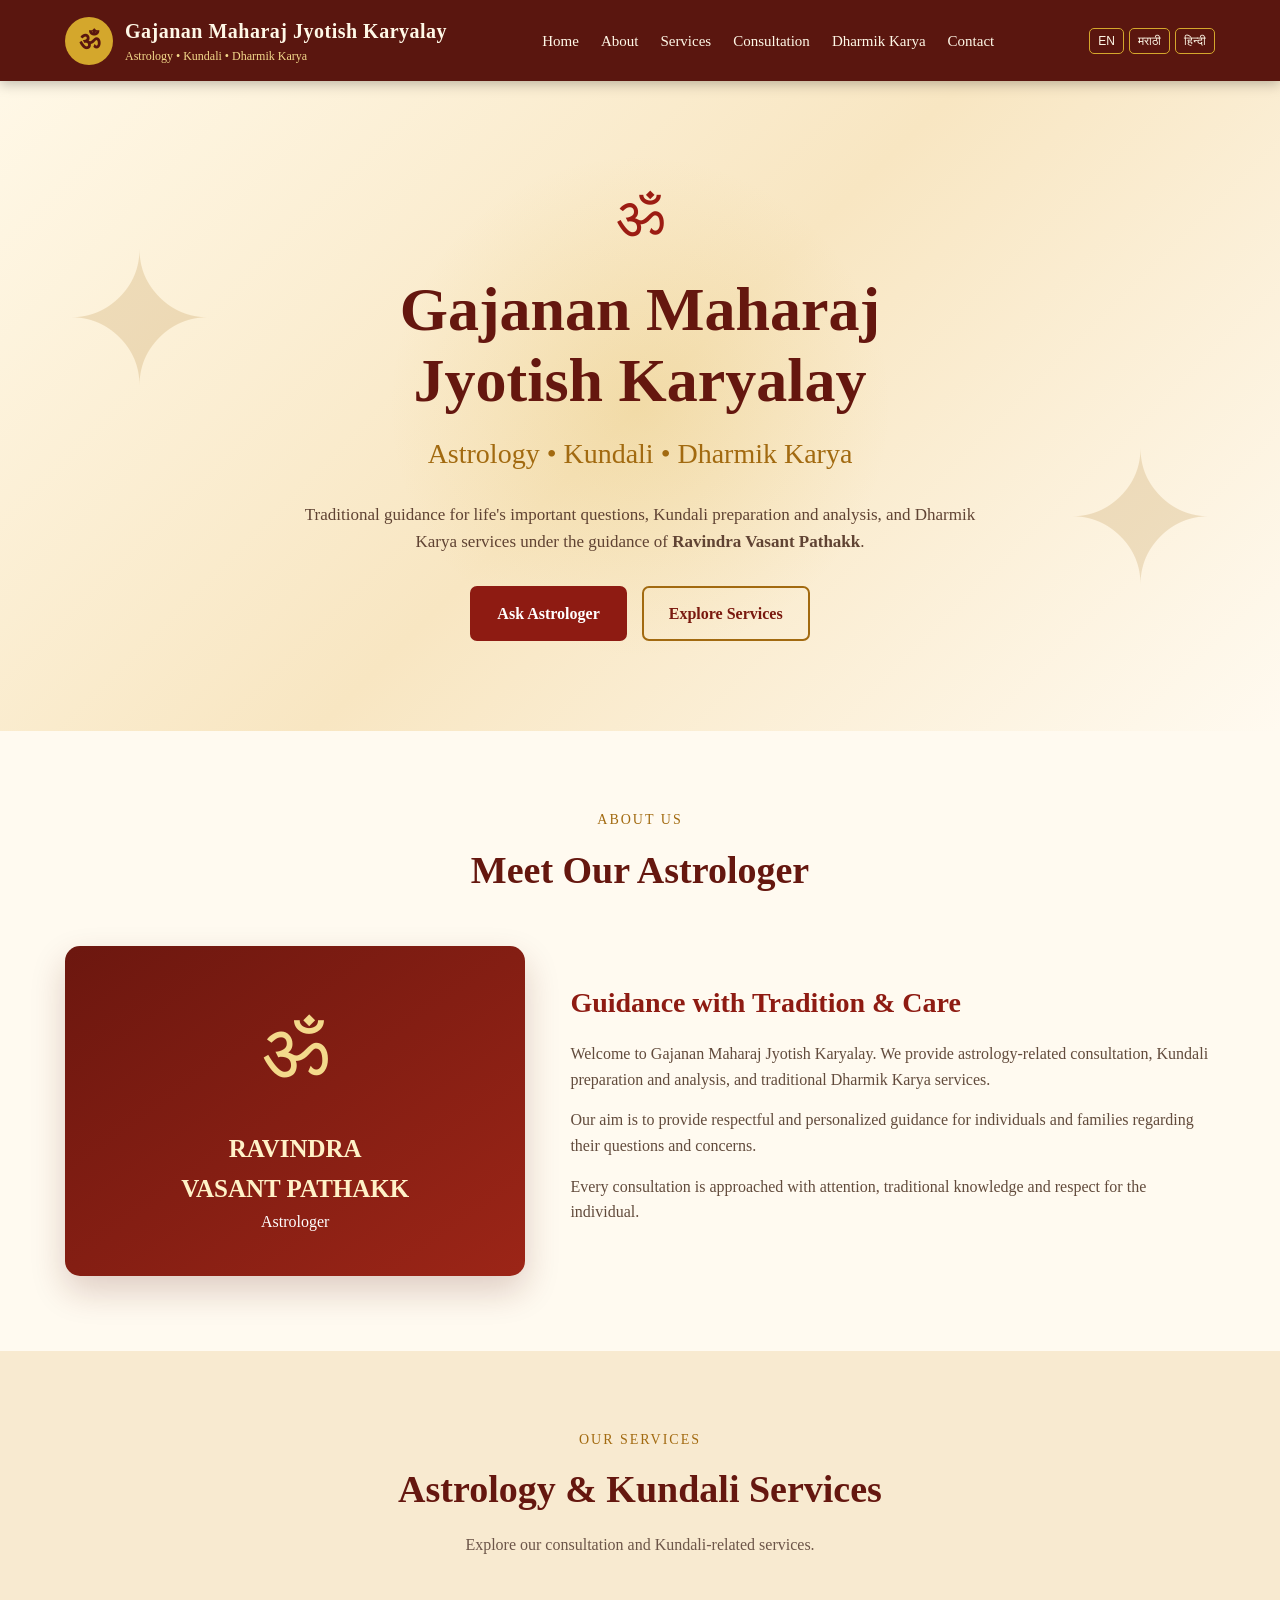
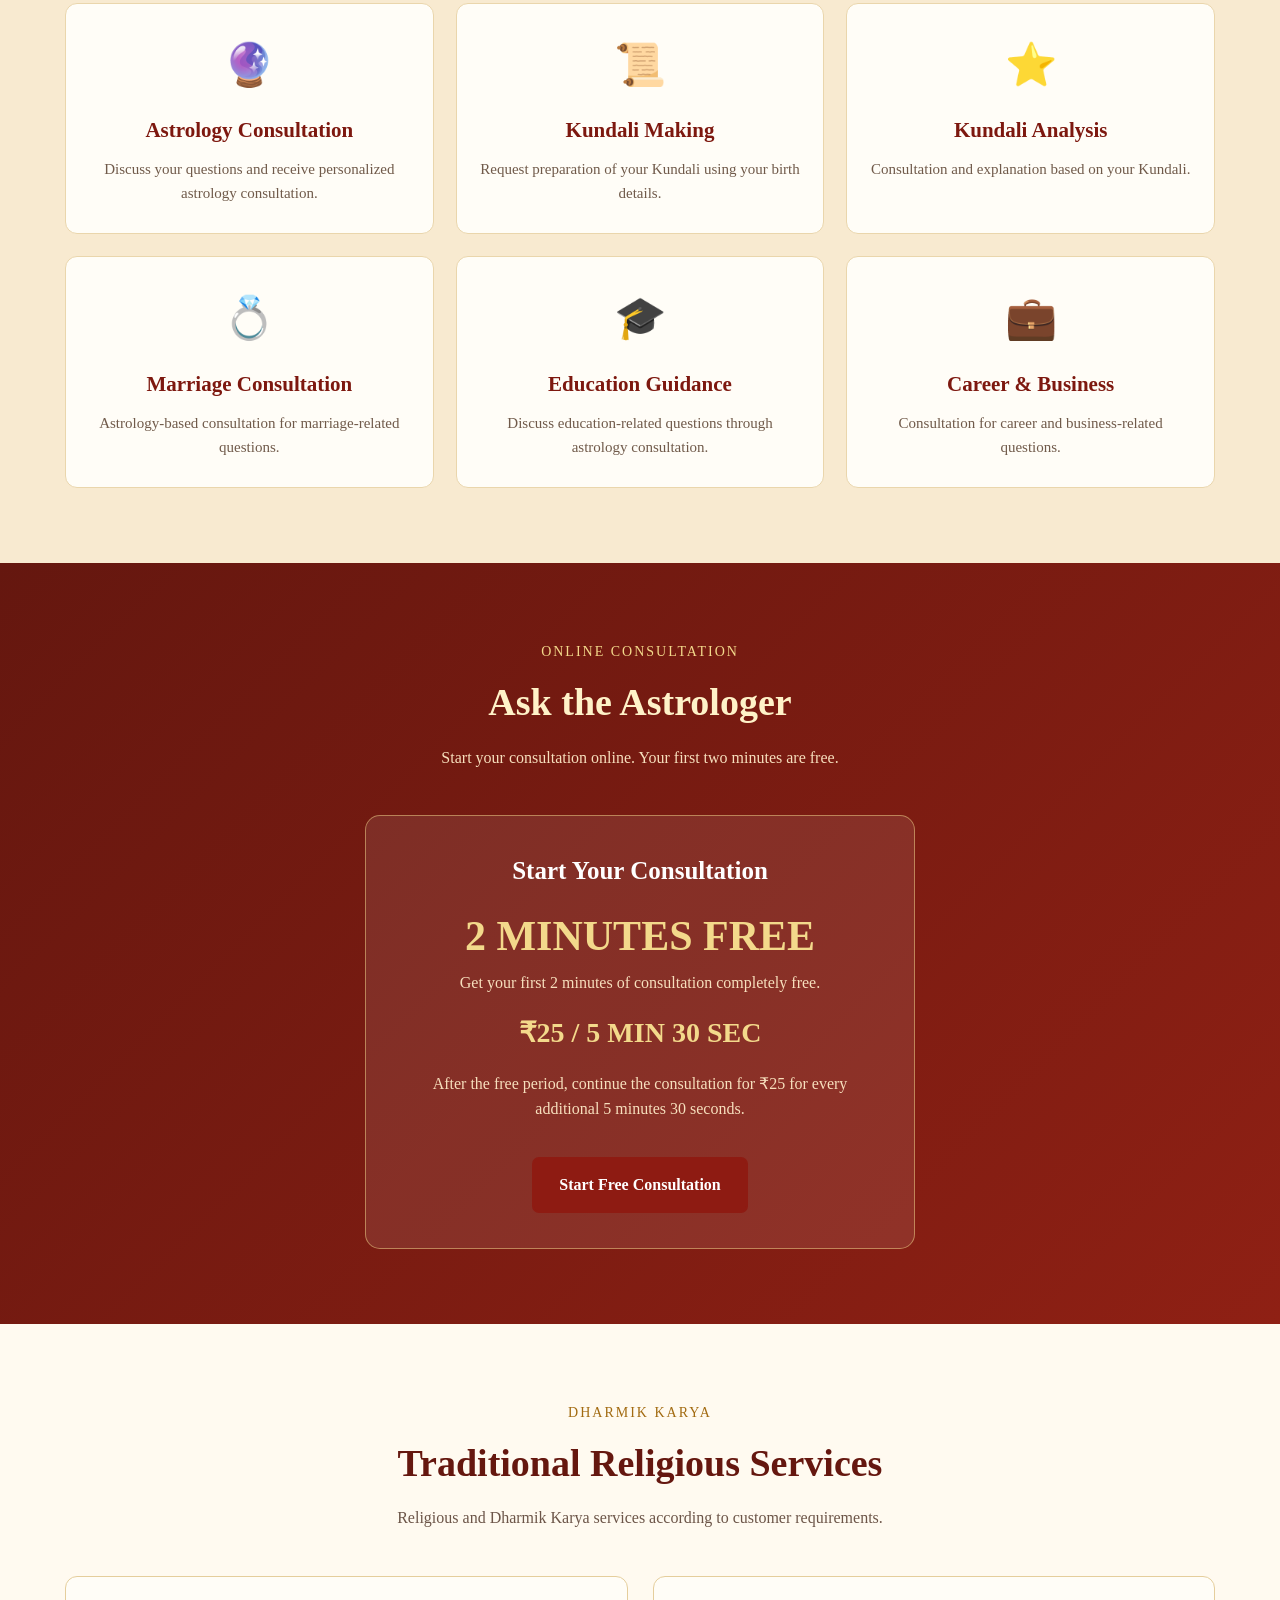
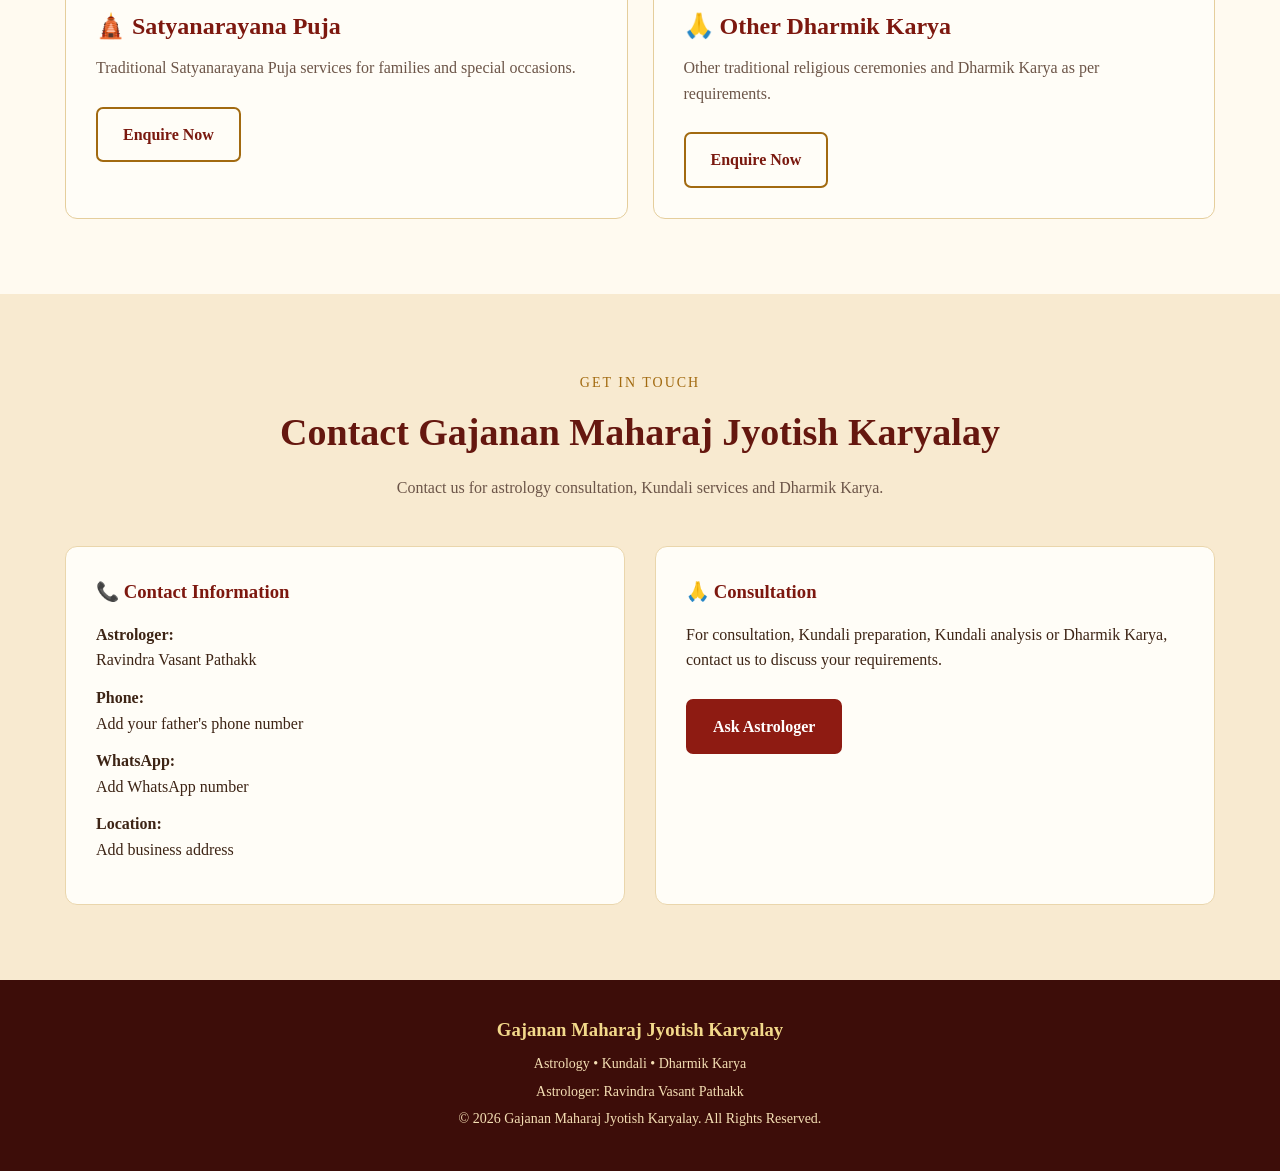
==== index.html @ 71d25222 "Create index.html" ====
<!DOCTYPE html>
<html lang="en">
<head>
    <meta charset="UTF-8">

    <meta name="viewport" content="width=device-width, initial-scale=1.0">

    <meta name="description"
          content="Gajanan Maharaj Jyotish Karyalay - Astrology, Kundali and Dharmik Karya services by Ravindra Vasant Pathakk.">

    <meta name="keywords"
          content="Astrology, Jyotish, Kundali, Horoscope, Satyanarayana Puja, Dharmik Karya, Ravindra Vasant Pathakk">

    <meta name="author"
          content="Gajanan Maharaj Jyotish Karyalay">

    <title>Gajanan Maharaj Jyotish Karyalay | Astrology & Dharmik Karya</title>

    <style>
        * {
            margin: 0;
            padding: 0;
            box-sizing: border-box;
        }

        html {
            scroll-behavior: smooth;
        }

        body {
            font-family: Georgia, "Times New Roman", serif;
            background: #fffaf0;
            color: #3d2415;
            line-height: 1.6;
        }

        /* =========================
           NAVIGATION
        ========================= */

        header {
            background: #5a160f;
            color: #fff8e7;
            position: sticky;
            top: 0;
            z-index: 1000;
            box-shadow: 0 3px 12px rgba(0, 0, 0, 0.25);
        }

        .navbar {
            max-width: 1200px;
            margin: auto;
            padding: 15px 25px;
            display: flex;
            align-items: center;
            justify-content: space-between;
            gap: 20px;
        }

        .brand {
            display: flex;
            align-items: center;
            gap: 12px;
        }

        .brand-symbol {
            width: 48px;
            height: 48px;
            border-radius: 50%;
            background: #d4a72c;
            color: #5a160f;
            display: flex;
            align-items: center;
            justify-content: center;
            font-size: 25px;
            font-weight: bold;
        }

        .brand-text h1 {
            font-size: 20px;
            letter-spacing: 0.5px;
        }

        .brand-text p {
            font-size: 12px;
            color: #f3d98b;
        }

        nav ul {
            list-style: none;
            display: flex;
            gap: 22px;
        }

        nav a {
            color: #fff8e7;
            text-decoration: none;
            font-size: 15px;
            transition: 0.3s;
        }

        nav a:hover {
            color: #f2c94c;
        }

        .language-selector {
            display: flex;
            gap: 5px;
        }

        .language-selector button {
            border: 1px solid #d4a72c;
            background: transparent;
            color: #fff8e7;
            padding: 5px 8px;
            border-radius: 5px;
            cursor: pointer;
            font-size: 12px;
        }

        .language-selector button:hover {
            background: #d4a72c;
            color: #5a160f;
        }

        /* =========================
           HERO
        ========================= */

        .hero {
            min-height: 650px;
            display: flex;
            align-items: center;
            justify-content: center;
            text-align: center;
            padding: 80px 20px;

            background:
                radial-gradient(circle at center,
                rgba(212, 167, 44, 0.18),
                transparent 35%),
                linear-gradient(
                135deg,
                #fff8e7 0%,
                #f8e6c2 50%,
                #fffaf0 100%
                );

            position: relative;
            overflow: hidden;
        }

        .hero::before,
        .hero::after {
            content: "✦";
            position: absolute;
            color: rgba(170, 118, 25, 0.18);
            font-size: 180px;
        }

        .hero::before {
            left: 5%;
            top: 15%;
        }

        .hero::after {
            right: 5%;
            bottom: 10%;
        }

        .hero-content {
            max-width: 850px;
            position: relative;
            z-index: 2;
        }

        .om-symbol {
            font-size: 58px;
            color: #9c1c13;
            margin-bottom: 10px;
        }

        .hero h2 {
            font-size: clamp(34px, 6vw, 62px);
            color: #65170f;
            margin-bottom: 15px;
            line-height: 1.15;
        }

        .hero h3 {
            color: #a26a10;
            font-size: clamp(18px, 3vw, 28px);
            margin-bottom: 25px;
            font-weight: normal;
        }

        .hero p {
            max-width: 700px;
            margin: 0 auto 30px;
            font-size: 17px;
            color: #604333;
        }

        .hero-buttons {
            display: flex;
            justify-content: center;
            gap: 15px;
            flex-wrap: wrap;
        }

        .btn {
            display: inline-block;
            padding: 13px 25px;
            border-radius: 7px;
            text-decoration: none;
            font-weight: bold;
            transition: 0.3s;
            cursor: pointer;
        }

        .btn-primary {
            background: #8e1b12;
            color: white;
            border: 2px solid #8e1b12;
        }

        .btn-primary:hover {
            background: #68130d;
            transform: translateY(-2px);
        }

        .btn-secondary {
            background: transparent;
            color: #7a190f;
            border: 2px solid #a26a10;
        }

        .btn-secondary:hover {
            background: #a26a10;
            color: white;
        }

        /* =========================
           GENERAL SECTIONS
        ========================= */

        section {
            padding: 75px 20px;
        }

        .section-container {
            max-width: 1150px;
            margin: auto;
        }

        .section-heading {
            text-align: center;
            margin-bottom: 45px;
        }

        .section-heading span {
            color: #a26a10;
            font-size: 14px;
            letter-spacing: 2px;
            text-transform: uppercase;
        }

        .section-heading h2 {
            color: #65170f;
            font-size: 38px;
            margin-top: 8px;
        }

        .section-heading p {
            max-width: 650px;
            margin: 12px auto 0;
            color: #6c5548;
        }

        /* =========================
           ABOUT
        ========================= */

        .about {
            background: #fffaf0;
        }

        .about-grid {
            display: grid;
            grid-template-columns: 1fr 1.4fr;
            gap: 45px;
            align-items: center;
        }

        .about-card {
            min-height: 330px;
            border-radius: 15px;
            background: linear-gradient(145deg, #6c170f, #9c2517);
            color: white;
            display: flex;
            align-items: center;
            justify-content: center;
            text-align: center;
            padding: 30px;
            box-shadow: 0 15px 35px rgba(91, 27, 15, 0.2);
        }

        .about-card .symbol {
            font-size: 80px;
            margin-bottom: 15px;
            color: #f3d98b;
        }

        .about-card h3 {
            font-size: 25px;
            color: #fff2c8;
        }

        .about-text h3 {
            color: #8e1b12;
            font-size: 28px;
            margin-bottom: 15px;
        }

        .about-text p {
            margin-bottom: 15px;
            color: #624b3c;
        }

        /* =========================
           SERVICES
        ========================= */

        .services {
            background: #f8ead0;
        }

        .service-grid {
            display: grid;
            grid-template-columns: repeat(3, 1fr);
            gap: 22px;
        }

        .service-card {
            background: #fffdf7;
            border: 1px solid #ead6ac;
            border-radius: 12px;
            padding: 28px 22px;
            text-align: center;
            transition: 0.3s;
        }

        .service-card:hover {
            transform: translateY(-6px);
            box-shadow: 0 12px 30px rgba(91, 38, 17, 0.12);
        }

        .service-icon {
            font-size: 42px;
            margin-bottom: 15px;
        }

        .service-card h3 {
            color: #7d180f;
            margin-bottom: 10px;
            font-size: 21px;
        }

        .service-card p {
            color: #705a4a;
            font-size: 15px;
        }

        /* =========================
           CONSULTATION
        ========================= */

        .consultation {
            background: linear-gradient(135deg, #65170f, #8f2014);
            color: white;
            text-align: center;
        }

        .consultation .section-heading span {
            color: #f3d98b;
        }

        .consultation .section-heading h2 {
            color: #fff2c8;
        }

        .consultation .section-heading p {
            color: #f7dfbd;
        }

        .pricing-box {
            max-width: 550px;
            margin: auto;
            background: rgba(255, 255, 255, 0.09);
            border: 1px solid rgba(243, 217, 139, 0.5);
            border-radius: 15px;
            padding: 35px;
        }

        .free-time {
            font-size: 42px;
            color: #f3d98b;
            font-weight: bold;
        }

        .pricing-box h3 {
            font-size: 25px;
            margin-bottom: 12px;
        }

        .pricing-box p {
            color: #f7dfbd;
            margin-bottom: 10px;
        }

        .price {
            font-size: 28px;
            color: #f3d98b;
            font-weight: bold;
            margin: 15px 0;
        }

        /* =========================
           DHARMIK KARYA
        ========================= */

        .dharmik {
            background: #fffaf0;
        }

        .dharmik-grid {
            display: grid;
            grid-template-columns: repeat(2, 1fr);
            gap: 25px;
        }

        .dharmik-card {
            border: 1px solid #e5ce9c;
            border-radius: 12px;
            padding: 30px;
            background: #fffdf7;
        }

        .dharmik-card h3 {
            color: #7d180f;
            font-size: 24px;
            margin-bottom: 10px;
        }

        .dharmik-card p {
            color: #6c5548;
        }

        /* =========================
           CONTACT
        ========================= */

        .contact {
            background: #f8ead0;
        }

        .contact-grid {
            display: grid;
            grid-template-columns: 1fr 1fr;
            gap: 30px;
        }

        .contact-card {
            background: #fffdf7;
            padding: 30px;
            border-radius: 12px;
            border: 1px solid #ead6ac;
        }

        .contact-card h3 {
            color: #7d180f;
            margin-bottom: 15px;
        }

        .contact-item {
            margin-bottom: 12px;
        }

        /* =========================
           FOOTER
        ========================= */

        footer {
            background: #3d0d09;
            color: #f5dfb4;
            text-align: center;
            padding: 35px 20px;
        }

        footer h3 {
            color: #f3d98b;
            margin-bottom: 8px;
        }

        footer p {
            font-size: 14px;
            margin: 5px 0;
        }

        /* =========================
           MOBILE
        ========================= */

        @media (max-width: 900px) {

            nav ul {
                display: none;
            }

            .service-grid {
                grid-template-columns: repeat(2, 1fr);
            }

            .about-grid,
            .contact-grid {
                grid-template-columns: 1fr;
            }
        }

        @media (max-width: 600px) {

            .navbar {
                padding: 12px 15px;
            }

            .brand-text h1 {
                font-size: 16px;
            }

            .brand-text p {
                font-size: 10px;
            }

            .brand-symbol {
                width: 40px;
                height: 40px;
                font-size: 20px;
            }

            .hero {
                min-height: 570px;
                padding: 60px 18px;
            }

            .hero h2 {
                font-size: 38px;
            }

            .hero p {
                font-size: 15px;
            }

            section {
                padding: 55px 17px;
            }

            .section-heading h2 {
                font-size: 31px;
            }

            .service-grid,
            .dharmik-grid {
                grid-template-columns: 1fr;
            }

            .pricing-box {
                padding: 25px 18px;
            }

            .free-time {
                font-size: 35px;
            }
        }
    </style>
</head>

<body>

    <!-- =========================
         HEADER
    ========================= -->

    <header>

        <div class="navbar">

            <div class="brand">

                <div class="brand-symbol">
                    ॐ
                </div>

                <div class="brand-text">
                    <h1>Gajanan Maharaj Jyotish Karyalay</h1>
                    <p>Astrology • Kundali • Dharmik Karya</p>
                </div>

            </div>

            <nav>
                <ul>
                    <li><a href="#home">Home</a></li>
                    <li><a href="#about">About</a></li>
                    <li><a href="#services">Services</a></li>
                    <li><a href="#consultation">Consultation</a></li>
                    <li><a href="#dharmik">Dharmik Karya</a></li>
                    <li><a href="#contact">Contact</a></li>
                </ul>
            </nav>

            <div class="language-selector">
                <button>EN</button>
                <button>मराठी</button>
                <button>हिन्दी</button>
            </div>

        </div>

    </header>


    <!-- =========================
         HERO
    ========================= -->

    <section class="hero" id="home">

        <div class="hero-content">

            <div class="om-symbol">ॐ</div>

            <h2>
                Gajanan Maharaj<br>
                Jyotish Karyalay
            </h2>

            <h3>
                Astrology • Kundali • Dharmik Karya
            </h3>

            <p>
                Traditional guidance for life's important questions,
                Kundali preparation and analysis, and Dharmik Karya
                services under the guidance of
                <strong>Ravindra Vasant Pathakk</strong>.
            </p>

            <div class="hero-buttons">

                <a href="#consultation" class="btn btn-primary">
                    Ask Astrologer
                </a>

                <a href="#services" class="btn btn-secondary">
                    Explore Services
                </a>

            </div>

        </div>

    </section>


    <!-- =========================
         ABOUT
    ========================= -->

    <section class="about" id="about">

        <div class="section-container">

            <div class="section-heading">

                <span>About Us</span>

                <h2>Meet Our Astrologer</h2>

            </div>

            <div class="about-grid">

                <div class="about-card">

                    <div>

                        <div class="symbol">ॐ</div>

                        <h3>
                            RAVINDRA<br>
                            VASANT PATHAKK
                        </h3>

                        <p>
                            Astrologer
                        </p>

                    </div>

                </div>


                <div class="about-text">

                    <h3>
                        Guidance with Tradition & Care
                    </h3>

                    <p>
                        Welcome to Gajanan Maharaj Jyotish Karyalay.
                        We provide astrology-related consultation,
                        Kundali preparation and analysis, and traditional
                        Dharmik Karya services.
                    </p>

                    <p>
                        Our aim is to provide respectful and personalized
                        guidance for individuals and families regarding
                        their questions and concerns.
                    </p>

                    <p>
                        Every consultation is approached with attention,
                        traditional knowledge and respect for the individual.
                    </p>

                </div>

            </div>

        </div>

    </section>


    <!-- =========================
         ASTROLOGY SERVICES
    ========================= -->

    <section class="services" id="services">

        <div class="section-container">

            <div class="section-heading">

                <span>Our Services</span>

                <h2>Astrology & Kundali Services</h2>

                <p>
                    Explore our consultation and Kundali-related services.
                </p>

            </div>


            <div class="service-grid">


                <div class="service-card">

                    <div class="service-icon">🔮</div>

                    <h3>Astrology Consultation</h3>

                    <p>
                        Discuss your questions and receive
                        personalized astrology consultation.
                    </p>

                </div>


                <div class="service-card">

                    <div class="service-icon">📜</div>

                    <h3>Kundali Making</h3>

                    <p>
                        Request preparation of your Kundali
                        using your birth details.
                    </p>

                </div>


                <div class="service-card">

                    <div class="service-icon">⭐</div>

                    <h3>Kundali Analysis</h3>

                    <p>
                        Consultation and explanation based
                        on your Kundali.
                    </p>

                </div>


                <div class="service-card">

                    <div class="service-icon">💍</div>

                    <h3>Marriage Consultation</h3>

                    <p>
                        Astrology-based consultation for
                        marriage-related questions.
                    </p>

                </div>


                <div class="service-card">

                    <div class="service-icon">🎓</div>

                    <h3>Education Guidance</h3>

                    <p>
                        Discuss education-related questions
                        through astrology consultation.
                    </p>

                </div>


                <div class="service-card">

                    <div class="service-icon">💼</div>

                    <h3>Career & Business</h3>

                    <p>
                        Consultation for career and
                        business-related questions.
                    </p>

                </div>

            </div>

        </div>

    </section>


    <!-- =========================
         ASK ASTROLOGER
    ========================= -->

    <section class="consultation" id="consultation">

        <div class="section-container">

            <div class="section-heading">

                <span>Online Consultation</span>

                <h2>Ask the Astrologer</h2>

                <p>
                    Start your consultation online.
                    Your first two minutes are free.
                </p>

            </div>


            <div class="pricing-box">

                <h3>
                    Start Your Consultation
                </h3>

                <div class="free-time">
                    2 MINUTES FREE
                </div>

                <p>
                    Get your first 2 minutes of consultation
                    completely free.
                </p>

                <div class="price">
                    ₹25 / 5 MIN 30 SEC
                </div>

                <p>
                    After the free period, continue the consultation
                    for ₹25 for every additional 5 minutes 30 seconds.
                </p>

                <br>

                <a href="#" class="btn btn-primary"
                   onclick="startConsultation(event)">
                    Start Free Consultation
                </a>

            </div>

        </div>

    </section>


    <!-- =========================
         DHARMIK KARYA
    ========================= -->

    <section class="dharmik" id="dharmik">

        <div class="section-container">

            <div class="section-heading">

                <span>Dharmik Karya</span>

                <h2>Traditional Religious Services</h2>

                <p>
                    Religious and Dharmik Karya services
                    according to customer requirements.
                </p>

            </div>


            <div class="dharmik-grid">


                <div class="dharmik-card">

                    <h3>🛕 Satyanarayana Puja</h3>

                    <p>
                        Traditional Satyanarayana Puja services
                        for families and special occasions.
                    </p>

                    <br>

                    <a href="#contact"
                       class="btn btn-secondary">
                        Enquire Now
                    </a>

                </div>


                <div class="dharmik-card">

                    <h3>🙏 Other Dharmik Karya</h3>

                    <p>
                        Other traditional religious ceremonies
                        and Dharmik Karya as per requirements.
                    </p>

                    <br>

                    <a href="#contact"
                       class="btn btn-secondary">
                        Enquire Now
                    </a>

                </div>

            </div>

        </div>

    </section>


    <!-- =========================
         CONTACT
    ========================= -->

    <section class="contact" id="contact">

        <div class="section-container">

            <div class="section-heading">

                <span>Get in Touch</span>

                <h2>Contact Gajanan Maharaj Jyotish Karyalay</h2>

                <p>
                    Contact us for astrology consultation,
                    Kundali services and Dharmik Karya.
                </p>

            </div>


            <div class="contact-grid">


                <div class="contact-card">

                    <h3>📞 Contact Information</h3>

                    <div class="contact-item">
                        <strong>Astrologer:</strong><br>
                        Ravindra Vasant Pathakk
                    </div>

                    <div class="contact-item">
                        <strong>Phone:</strong><br>
                        Add your father's phone number
                    </div>

                    <div class="contact-item">
                        <strong>WhatsApp:</strong><br>
                        Add WhatsApp number
                    </div>

                    <div class="contact-item">
                        <strong>Location:</strong><br>
                        Add business address
                    </div>

                </div>


                <div class="contact-card">

                    <h3>🙏 Consultation</h3>

                    <p>
                        For consultation, Kundali preparation,
                        Kundali analysis or Dharmik Karya,
                        contact us to discuss your requirements.
                    </p>

                    <br>

                    <a href="#consultation"
                       class="btn btn-primary">
                        Ask Astrologer
                    </a>

                </div>

            </div>

        </div>

    </section>


    <!-- =========================
         FOOTER
    ========================= -->

    <footer>

        <h3>
            Gajanan Maharaj Jyotish Karyalay
        </h3>

        <p>
            Astrology • Kundali • Dharmik Karya
        </p>

        <p>
            Astrologer: Ravindra Vasant Pathakk
        </p>

        <p>
            © 2026 Gajanan Maharaj Jyotish Karyalay.
            All Rights Reserved.
        </p>

    </footer>


    <!-- =========================
         TEMPORARY JAVASCRIPT
    ========================= -->

    <script>

        function startConsultation(event) {

            event.preventDefault();

            alert(
                "Online consultation system will be connected in the next development step."
            );

        }

    </script>

</body>
</html>
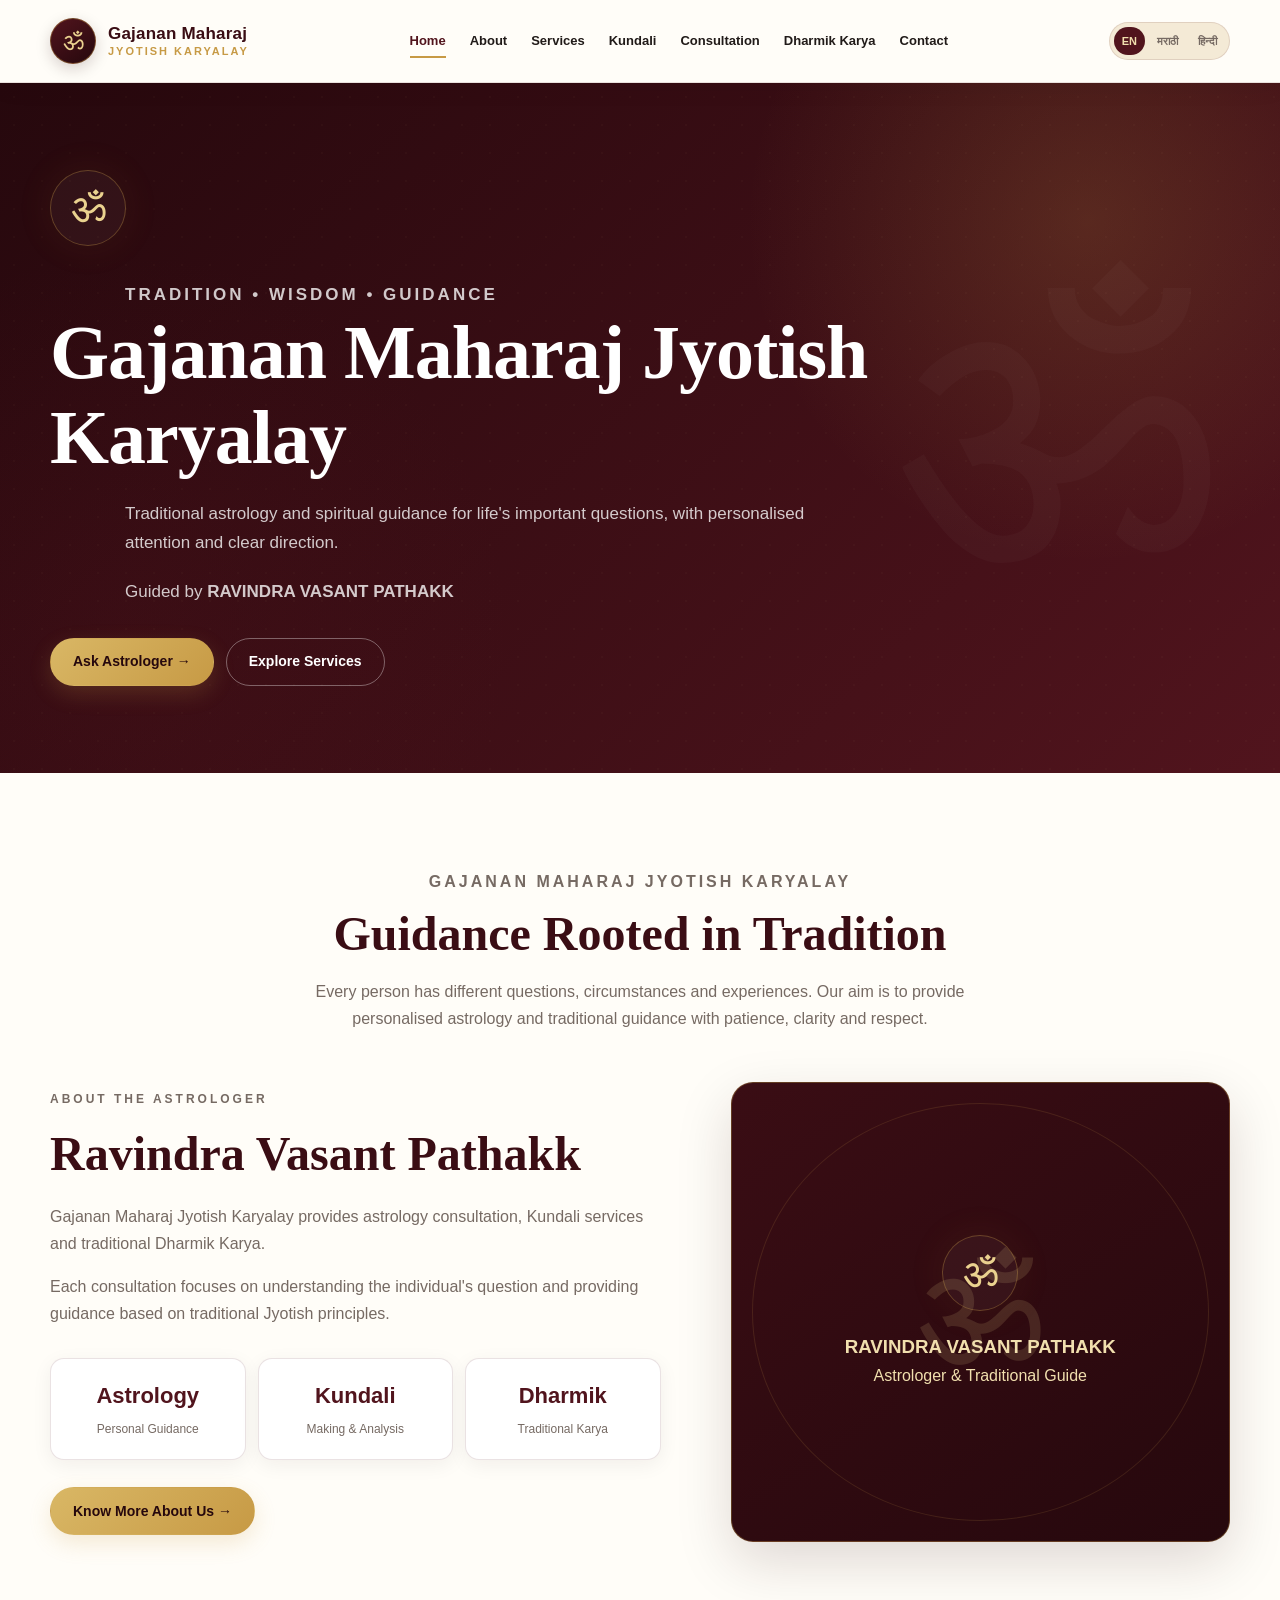
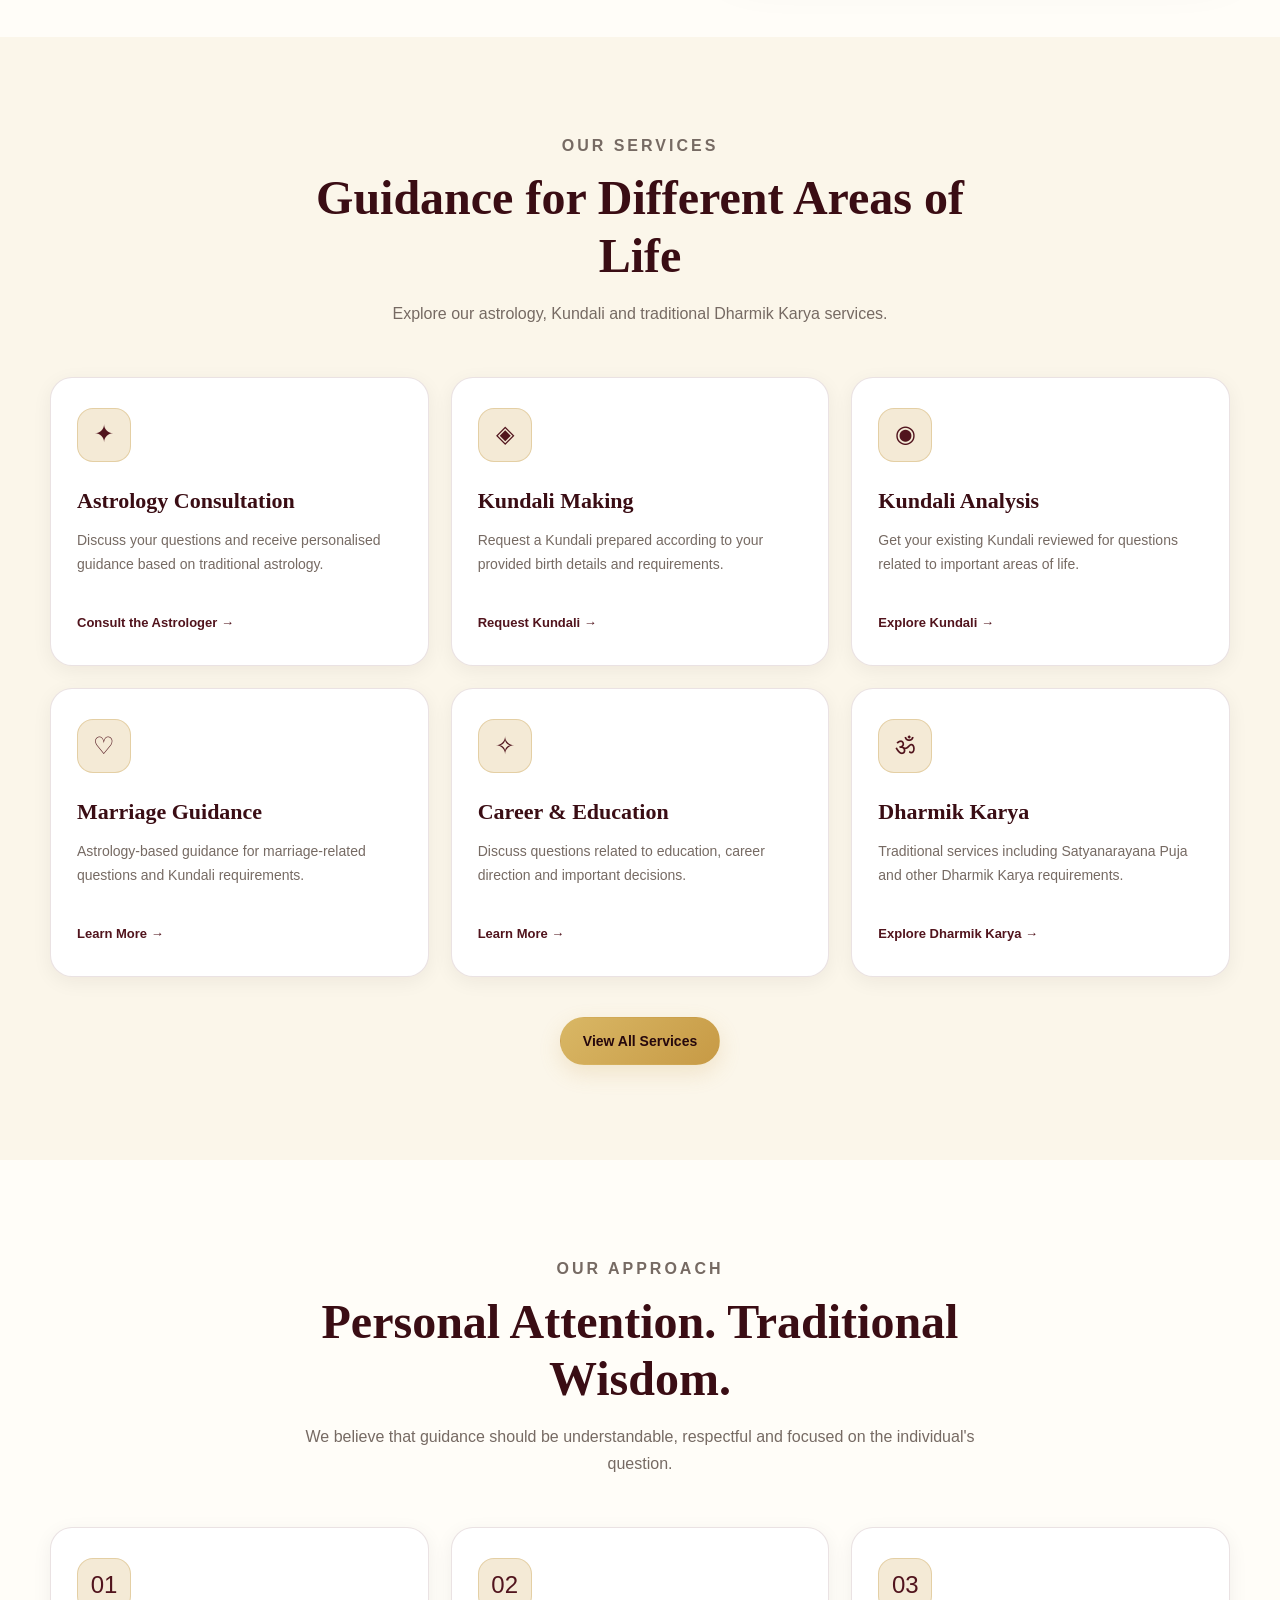
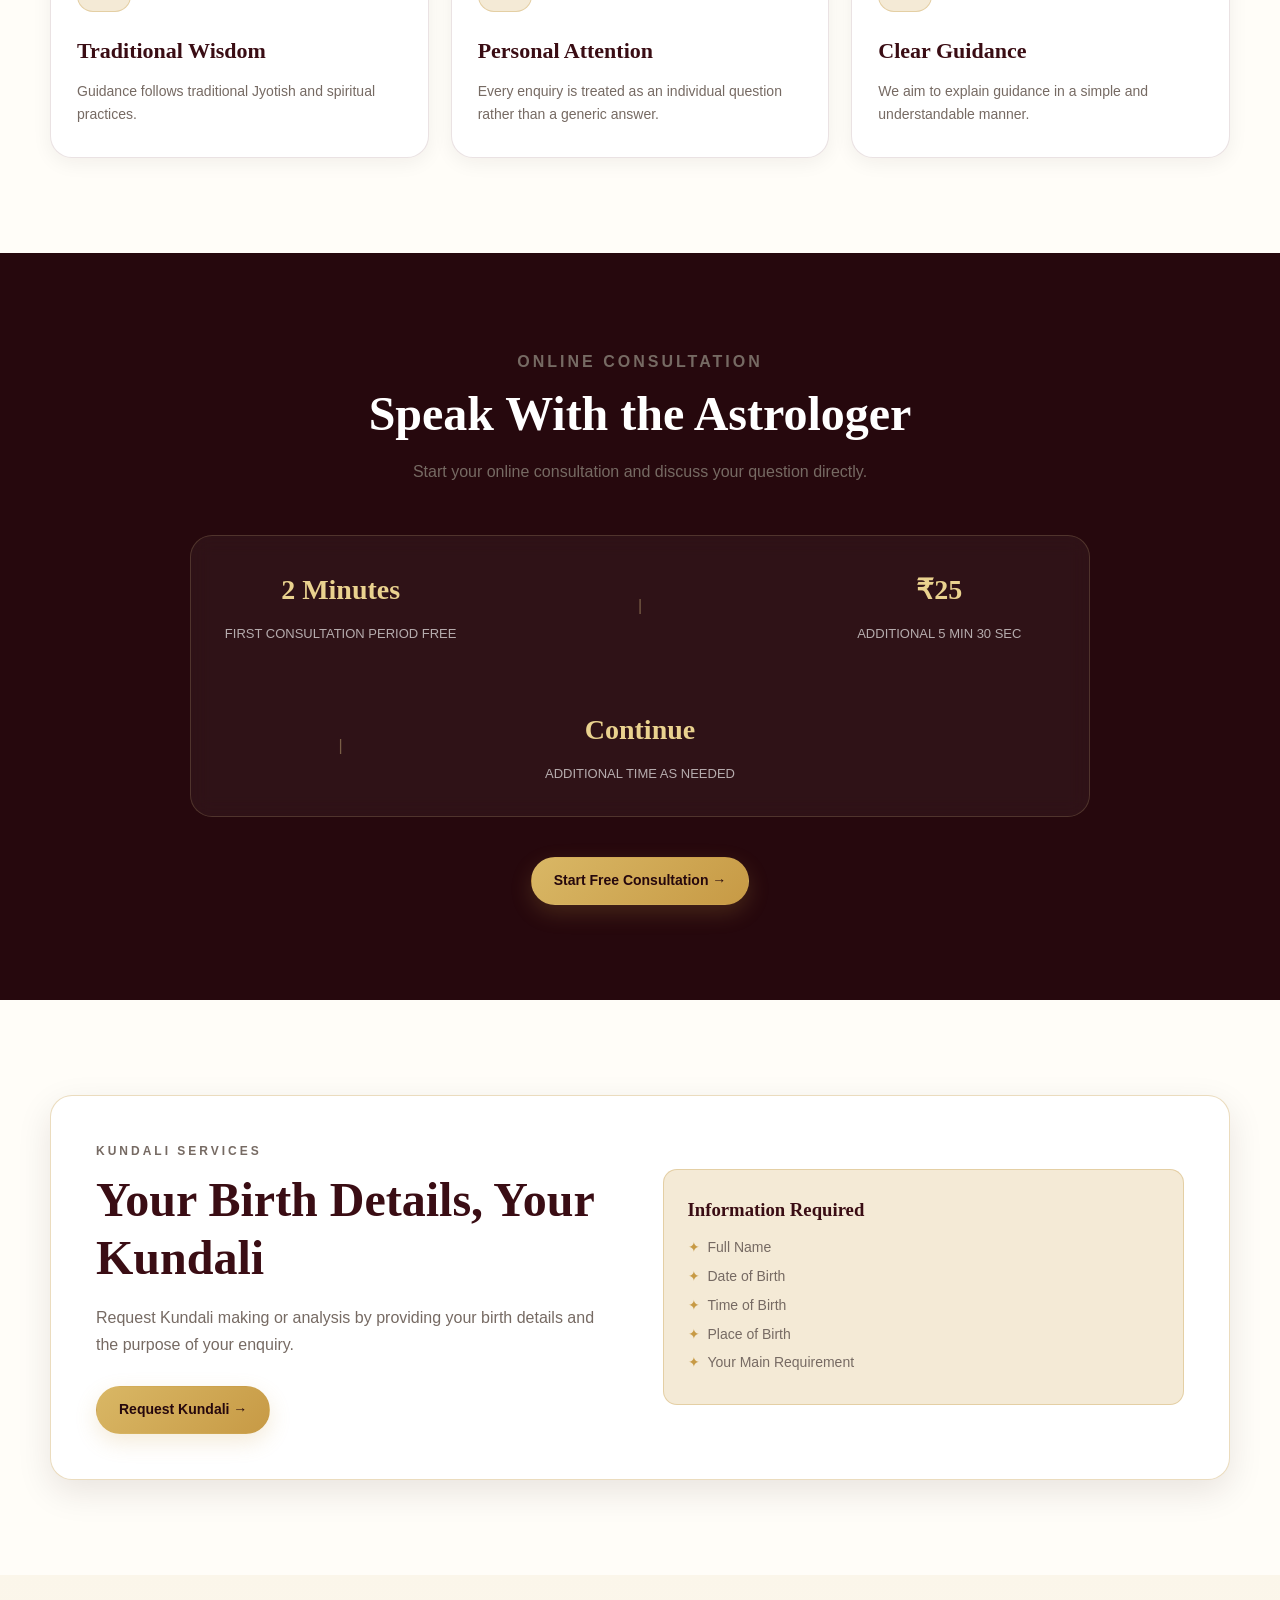
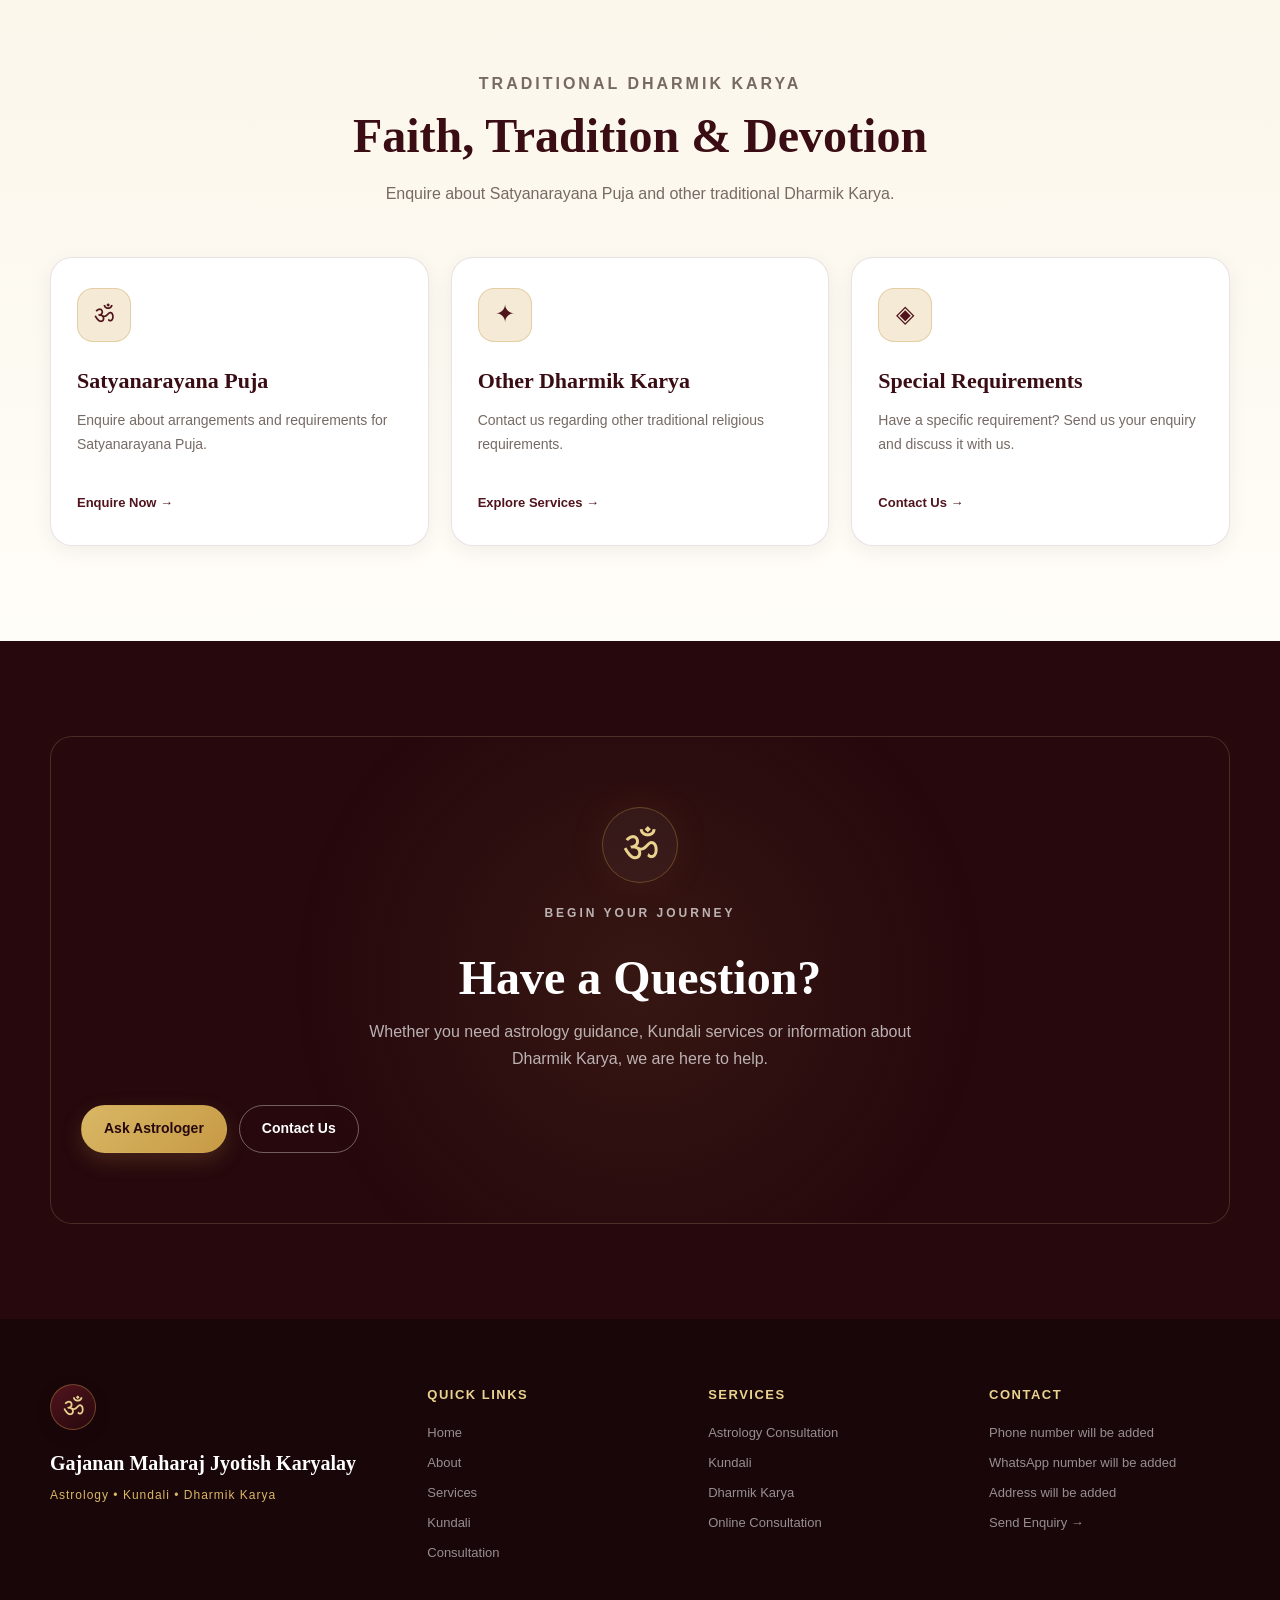
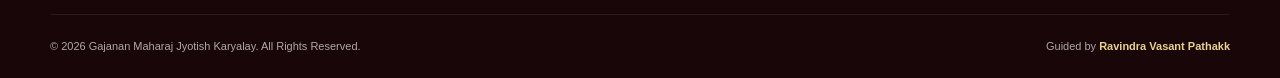
==== commit fc435a33: "Update print statement from 'Hello' to 'Goodbye'" ====
--- a/index.html
+++ b/index.html
@@ -1,1114 +1,1262 @@
-
 <!DOCTYPE html>
 <html lang="en">
+
 <head>
+
     <meta charset="UTF-8">
 
-    <meta name="viewport" content="width=device-width, initial-scale=1.0">
-
-    <meta name="description"
-          content="Gajanan Maharaj Jyotish Karyalay - Astrology, Kundali and Dharmik Karya services by Ravindra Vasant Pathakk.">
-
-    <meta name="keywords"
-          content="Astrology, Jyotish, Kundali, Horoscope, Satyanarayana Puja, Dharmik Karya, Ravindra Vasant Pathakk">
-
-    <meta name="author"
-          content="Gajanan Maharaj Jyotish Karyalay">
-
-    <title>Gajanan Maharaj Jyotish Karyalay | Astrology & Dharmik Karya</title>
-
-    <style>
-        * {
-            margin: 0;
-            padding: 0;
-            box-sizing: border-box;
-        }
-
-        html {
-            scroll-behavior: smooth;
-        }
-
-        body {
-            font-family: Georgia, "Times New Roman", serif;
-            background: #fffaf0;
-            color: #3d2415;
-            line-height: 1.6;
-        }
-
-        /* =========================
-           NAVIGATION
-        ========================= */
-
-        header {
-            background: #5a160f;
-            color: #fff8e7;
-            position: sticky;
-            top: 0;
-            z-index: 1000;
-            box-shadow: 0 3px 12px rgba(0, 0, 0, 0.25);
-        }
-
-        .navbar {
-            max-width: 1200px;
-            margin: auto;
-            padding: 15px 25px;
-            display: flex;
-            align-items: center;
-            justify-content: space-between;
-            gap: 20px;
-        }
-
-        .brand {
-            display: flex;
-            align-items: center;
-            gap: 12px;
-        }
-
-        .brand-symbol {
-            width: 48px;
-            height: 48px;
-            border-radius: 50%;
-            background: #d4a72c;
-            color: #5a160f;
-            display: flex;
-            align-items: center;
-            justify-content: center;
-            font-size: 25px;
-            font-weight: bold;
-        }
-
-        .brand-text h1 {
-            font-size: 20px;
-            letter-spacing: 0.5px;
-        }
-
-        .brand-text p {
-            font-size: 12px;
-            color: #f3d98b;
-        }
-
-        nav ul {
-            list-style: none;
-            display: flex;
-            gap: 22px;
-        }
-
-        nav a {
-            color: #fff8e7;
-            text-decoration: none;
-            font-size: 15px;
-            transition: 0.3s;
-        }
-
-        nav a:hover {
-            color: #f2c94c;
-        }
-
-        .language-selector {
-            display: flex;
-            gap: 5px;
-        }
-
-        .language-selector button {
-            border: 1px solid #d4a72c;
-            background: transparent;
-            color: #fff8e7;
-            padding: 5px 8px;
-            border-radius: 5px;
-            cursor: pointer;
-            font-size: 12px;
-        }
-
-        .language-selector button:hover {
-            background: #d4a72c;
-            color: #5a160f;
-        }
-
-        /* =========================
-           HERO
-        ========================= */
-
-        .hero {
-            min-height: 650px;
-            display: flex;
-            align-items: center;
-            justify-content: center;
-            text-align: center;
-            padding: 80px 20px;
-
-            background:
-                radial-gradient(circle at center,
-                rgba(212, 167, 44, 0.18),
-                transparent 35%),
-                linear-gradient(
-                135deg,
-                #fff8e7 0%,
-                #f8e6c2 50%,
-                #fffaf0 100%
-                );
-
-            position: relative;
-            overflow: hidden;
-        }
-
-        .hero::before,
-        .hero::after {
-            content: "✦";
-            position: absolute;
-            color: rgba(170, 118, 25, 0.18);
-            font-size: 180px;
-        }
-
-        .hero::before {
-            left: 5%;
-            top: 15%;
-        }
-
-        .hero::after {
-            right: 5%;
-            bottom: 10%;
-        }
-
-        .hero-content {
-            max-width: 850px;
-            position: relative;
-            z-index: 2;
-        }
-
-        .om-symbol {
-            font-size: 58px;
-            color: #9c1c13;
-            margin-bottom: 10px;
-        }
-
-        .hero h2 {
-            font-size: clamp(34px, 6vw, 62px);
-            color: #65170f;
-            margin-bottom: 15px;
-            line-height: 1.15;
-        }
-
-        .hero h3 {
-            color: #a26a10;
-            font-size: clamp(18px, 3vw, 28px);
-            margin-bottom: 25px;
-            font-weight: normal;
-        }
-
-        .hero p {
-            max-width: 700px;
-            margin: 0 auto 30px;
-            font-size: 17px;
-            color: #604333;
-        }
-
-        .hero-buttons {
-            display: flex;
-            justify-content: center;
-            gap: 15px;
-            flex-wrap: wrap;
-        }
-
-        .btn {
-            display: inline-block;
-            padding: 13px 25px;
-            border-radius: 7px;
-            text-decoration: none;
-            font-weight: bold;
-            transition: 0.3s;
-            cursor: pointer;
-        }
-
-        .btn-primary {
-            background: #8e1b12;
-            color: white;
-            border: 2px solid #8e1b12;
-        }
-
-        .btn-primary:hover {
-            background: #68130d;
-            transform: translateY(-2px);
-        }
-
-        .btn-secondary {
-            background: transparent;
-            color: #7a190f;
-            border: 2px solid #a26a10;
-        }
-
-        .btn-secondary:hover {
-            background: #a26a10;
-            color: white;
-        }
-
-        /* =========================
-           GENERAL SECTIONS
-        ========================= */
-
-        section {
-            padding: 75px 20px;
-        }
-
-        .section-container {
-            max-width: 1150px;
-            margin: auto;
-        }
-
-        .section-heading {
-            text-align: center;
-            margin-bottom: 45px;
-        }
-
-        .section-heading span {
-            color: #a26a10;
-            font-size: 14px;
-            letter-spacing: 2px;
-            text-transform: uppercase;
-        }
-
-        .section-heading h2 {
-            color: #65170f;
-            font-size: 38px;
-            margin-top: 8px;
-        }
-
-        .section-heading p {
-            max-width: 650px;
-            margin: 12px auto 0;
-            color: #6c5548;
-        }
-
-        /* =========================
-           ABOUT
-        ========================= */
-
-        .about {
-            background: #fffaf0;
-        }
-
-        .about-grid {
-            display: grid;
-            grid-template-columns: 1fr 1.4fr;
-            gap: 45px;
-            align-items: center;
-        }
-
-        .about-card {
-            min-height: 330px;
-            border-radius: 15px;
-            background: linear-gradient(145deg, #6c170f, #9c2517);
-            color: white;
-            display: flex;
-            align-items: center;
-            justify-content: center;
-            text-align: center;
-            padding: 30px;
-            box-shadow: 0 15px 35px rgba(91, 27, 15, 0.2);
-        }
-
-        .about-card .symbol {
-            font-size: 80px;
-            margin-bottom: 15px;
-            color: #f3d98b;
-        }
-
-        .about-card h3 {
-            font-size: 25px;
-            color: #fff2c8;
-        }
-
-        .about-text h3 {
-            color: #8e1b12;
-            font-size: 28px;
-            margin-bottom: 15px;
-        }
-
-        .about-text p {
-            margin-bottom: 15px;
-            color: #624b3c;
-        }
-
-        /* =========================
-           SERVICES
-        ========================= */
-
-        .services {
-            background: #f8ead0;
-        }
-
-        .service-grid {
-            display: grid;
-            grid-template-columns: repeat(3, 1fr);
-            gap: 22px;
-        }
-
-        .service-card {
-            background: #fffdf7;
-            border: 1px solid #ead6ac;
-            border-radius: 12px;
-            padding: 28px 22px;
-            text-align: center;
-            transition: 0.3s;
-        }
-
-        .service-card:hover {
-            transform: translateY(-6px);
-            box-shadow: 0 12px 30px rgba(91, 38, 17, 0.12);
-        }
-
-        .service-icon {
-            font-size: 42px;
-            margin-bottom: 15px;
-        }
-
-        .service-card h3 {
-            color: #7d180f;
-            margin-bottom: 10px;
-            font-size: 21px;
-        }
-
-        .service-card p {
-            color: #705a4a;
-            font-size: 15px;
-        }
-
-        /* =========================
-           CONSULTATION
-        ========================= */
-
-        .consultation {
-            background: linear-gradient(135deg, #65170f, #8f2014);
-            color: white;
-            text-align: center;
-        }
-
-        .consultation .section-heading span {
-            color: #f3d98b;
-        }
-
-        .consultation .section-heading h2 {
-            color: #fff2c8;
-        }
-
-        .consultation .section-heading p {
-            color: #f7dfbd;
-        }
-
-        .pricing-box {
-            max-width: 550px;
-            margin: auto;
-            background: rgba(255, 255, 255, 0.09);
-            border: 1px solid rgba(243, 217, 139, 0.5);
-            border-radius: 15px;
-            padding: 35px;
-        }
-
-        .free-time {
-            font-size: 42px;
-            color: #f3d98b;
-            font-weight: bold;
-        }
-
-        .pricing-box h3 {
-            font-size: 25px;
-            margin-bottom: 12px;
-        }
-
-        .pricing-box p {
-            color: #f7dfbd;
-            margin-bottom: 10px;
-        }
-
-        .price {
-            font-size: 28px;
-            color: #f3d98b;
-            font-weight: bold;
-            margin: 15px 0;
-        }
-
-        /* =========================
-           DHARMIK KARYA
-        ========================= */
-
-        .dharmik {
-            background: #fffaf0;
-        }
-
-        .dharmik-grid {
-            display: grid;
-            grid-template-columns: repeat(2, 1fr);
-            gap: 25px;
-        }
-
-        .dharmik-card {
-            border: 1px solid #e5ce9c;
-            border-radius: 12px;
-            padding: 30px;
-            background: #fffdf7;
-        }
-
-        .dharmik-card h3 {
-            color: #7d180f;
-            font-size: 24px;
-            margin-bottom: 10px;
-        }
-
-        .dharmik-card p {
-            color: #6c5548;
-        }
-
-        /* =========================
-           CONTACT
-        ========================= */
-
-        .contact {
-            background: #f8ead0;
-        }
-
-        .contact-grid {
-            display: grid;
-            grid-template-columns: 1fr 1fr;
-            gap: 30px;
-        }
-
-        .contact-card {
-            background: #fffdf7;
-            padding: 30px;
-            border-radius: 12px;
-            border: 1px solid #ead6ac;
-        }
-
-        .contact-card h3 {
-            color: #7d180f;
-            margin-bottom: 15px;
-        }
-
-        .contact-item {
-            margin-bottom: 12px;
-        }
-
-        /* =========================
-           FOOTER
-        ========================= */
-
-        footer {
-            background: #3d0d09;
-            color: #f5dfb4;
-            text-align: center;
-            padding: 35px 20px;
-        }
-
-        footer h3 {
-            color: #f3d98b;
-            margin-bottom: 8px;
-        }
-
-        footer p {
-            font-size: 14px;
-            margin: 5px 0;
-        }
-
-        /* =========================
-           MOBILE
-        ========================= */
-
-        @media (max-width: 900px) {
-
-            nav ul {
-                display: none;
-            }
-
-            .service-grid {
-                grid-template-columns: repeat(2, 1fr);
-            }
-
-            .about-grid,
-            .contact-grid {
-                grid-template-columns: 1fr;
-            }
-        }
-
-        @media (max-width: 600px) {
-
-            .navbar {
-                padding: 12px 15px;
-            }
-
-            .brand-text h1 {
-                font-size: 16px;
-            }
-
-            .brand-text p {
-                font-size: 10px;
-            }
-
-            .brand-symbol {
-                width: 40px;
-                height: 40px;
-                font-size: 20px;
-            }
-
-            .hero {
-                min-height: 570px;
-                padding: 60px 18px;
-            }
-
-            .hero h2 {
-                font-size: 38px;
-            }
-
-            .hero p {
-                font-size: 15px;
-            }
-
-            section {
-                padding: 55px 17px;
-            }
-
-            .section-heading h2 {
-                font-size: 31px;
-            }
-
-            .service-grid,
-            .dharmik-grid {
-                grid-template-columns: 1fr;
-            }
-
-            .pricing-box {
-                padding: 25px 18px;
-            }
-
-            .free-time {
-                font-size: 35px;
-            }
-        }
-    </style>
+    <meta
+        name="viewport"
+        content="width=device-width, initial-scale=1.0"
+    >
+
+    <title>
+        Gajanan Maharaj Jyotish Karyalay | Astrology & Kundali
+    </title>
+
+    <meta
+        name="description"
+        content="Gajanan Maharaj Jyotish Karyalay — Astrology consultation, Kundali making, Kundali analysis and traditional Dharmik Karya guided by Ravindra Vasant Pathakk."
+    >
+
+    <link rel="stylesheet" href="style.css">
+
 </head>
 
+
 <body>
 
-    <!-- =========================
+
+    <!-- =====================================================
          HEADER
-    ========================= -->
-
-    <header>
-
-        <div class="navbar">
-
-            <div class="brand">
-
-                <div class="brand-symbol">
+    ====================================================== -->
+
+    <header class="site-header">
+
+        <div class="container header-container">
+
+
+            <!-- BRAND -->
+
+            <a href="index.html" class="brand">
+
+                <span class="brand-symbol">
                     ॐ
-                </div>
+                </span>
 
                 <div class="brand-text">
-                    <h1>Gajanan Maharaj Jyotish Karyalay</h1>
-                    <p>Astrology • Kundali • Dharmik Karya</p>
-                </div>
+
+                    <span class="brand-name">
+                        Gajanan Maharaj
+                    </span>
+
+                    <span class="brand-subtitle">
+                        Jyotish Karyalay
+                    </span>
+
+                </div>
+
+            </a>
+
+
+            <!-- NAVIGATION -->
+
+            <nav class="main-nav">
+
+                <a
+                    href="index.html"
+                    class="active"
+                >
+                    Home
+                </a>
+
+                <a href="about.html">
+                    About
+                </a>
+
+                <a href="services.html">
+                    Services
+                </a>
+
+                <a href="kundali.html">
+                    Kundali
+                </a>
+
+                <a href="consultation.html">
+                    Consultation
+                </a>
+
+                <a href="dharmik-karya.html">
+                    Dharmik Karya
+                </a>
+
+                <a href="contact.html">
+                    Contact
+                </a>
+
+            </nav>
+
+
+            <!-- LANGUAGE -->
+
+            <div class="language-selector">
+
+                <button
+                    type="button"
+                    class="language-btn active"
+                >
+                    EN
+                </button>
+
+                <button
+                    type="button"
+                    class="language-btn"
+                >
+                    मराठी
+                </button>
+
+                <button
+                    type="button"
+                    class="language-btn"
+                >
+                    हिन्दी
+                </button>
 
             </div>
 
-            <nav>
-                <ul>
-                    <li><a href="#home">Home</a></li>
-                    <li><a href="#about">About</a></li>
-                    <li><a href="#services">Services</a></li>
-                    <li><a href="#consultation">Consultation</a></li>
-                    <li><a href="#dharmik">Dharmik Karya</a></li>
-                    <li><a href="#contact">Contact</a></li>
-                </ul>
-            </nav>
-
-            <div class="language-selector">
-                <button>EN</button>
-                <button>मराठी</button>
-                <button>हिन्दी</button>
+
+        </div>
+
+    </header>
+
+
+
+    <!-- =====================================================
+         MAIN
+    ====================================================== -->
+
+    <main>
+
+
+        <!-- =================================================
+             HERO
+        ================================================== -->
+
+        <section class="hero">
+
+            <div class="container">
+
+                <div class="hero-content">
+
+
+                    <span class="hero-symbol">
+                        ॐ
+                    </span>
+
+
+                    <p class="section-label">
+                        TRADITION • WISDOM • GUIDANCE
+                    </p>
+
+
+                    <h1>
+                        Gajanan Maharaj
+                        Jyotish Karyalay
+                    </h1>
+
+
+                    <p>
+
+                        Traditional astrology and spiritual
+                        guidance for life's important questions,
+                        with personalised attention and clear
+                        direction.
+
+                    </p>
+
+
+                    <p>
+
+                        Guided by
+                        <strong>
+                            RAVINDRA VASANT PATHAKK
+                        </strong>
+
+                    </p>
+
+
+                    <div class="hero-actions">
+
+                        <a
+                            href="consultation.html"
+                            class="btn btn-primary"
+                        >
+                            Ask Astrologer →
+                        </a>
+
+
+                        <a
+                            href="services.html"
+                            class="btn btn-secondary"
+                        >
+                            Explore Services
+                        </a>
+
+                    </div>
+
+
+                </div>
+
             </div>
 
+        </section>
+
+
+
+        <!-- =================================================
+             INTRODUCTION
+        ================================================== -->
+
+        <section class="section">
+
+            <div class="container">
+
+                <div class="section-heading">
+
+                    <p class="section-label">
+                        GAJANAN MAHARAJ JYOTISH KARYALAY
+                    </p>
+
+                    <h2>
+                        Guidance Rooted in Tradition
+                    </h2>
+
+                    <p>
+
+                        Every person has different questions,
+                        circumstances and experiences. Our aim is
+                        to provide personalised astrology and
+                        traditional guidance with patience,
+                        clarity and respect.
+
+                    </p>
+
+                </div>
+
+
+                <div class="about-grid">
+
+
+                    <div class="about-content">
+
+                        <p class="section-label">
+                            ABOUT THE ASTROLOGER
+                        </p>
+
+                        <h2>
+                            Ravindra Vasant Pathakk
+                        </h2>
+
+                        <p>
+
+                            Gajanan Maharaj Jyotish Karyalay
+                            provides astrology consultation,
+                            Kundali services and traditional
+                            Dharmik Karya.
+
+                        </p>
+
+                        <p>
+
+                            Each consultation focuses on
+                            understanding the individual's
+                            question and providing guidance based
+                            on traditional Jyotish principles.
+
+                        </p>
+
+
+                        <div class="about-highlight">
+
+                            <div>
+
+                                <strong>
+                                    Astrology
+                                </strong>
+
+                                <span>
+                                    Personal Guidance
+                                </span>
+
+                            </div>
+
+
+                            <div>
+
+                                <strong>
+                                    Kundali
+                                </strong>
+
+                                <span>
+                                    Making & Analysis
+                                </span>
+
+                            </div>
+
+
+                            <div>
+
+                                <strong>
+                                    Dharmik
+                                </strong>
+
+                                <span>
+                                    Traditional Karya
+                                </span>
+
+                            </div>
+
+                        </div>
+
+
+                        <br>
+
+
+                        <a
+                            href="about.html"
+                            class="btn btn-primary"
+                        >
+                            Know More About Us →
+                        </a>
+
+                    </div>
+
+
+                    <!-- PHOTO PLACEHOLDER -->
+
+                    <div class="about-image">
+
+                        <div class="placeholder-content">
+
+                            <span
+                                class="hero-symbol"
+                            >
+                                ॐ
+                            </span>
+
+                            <h3>
+                                RAVINDRA VASANT PATHAKK
+                            </h3>
+
+                            <p>
+                                Astrologer & Traditional Guide
+                            </p>
+
+                        </div>
+
+                    </div>
+
+
+                </div>
+
+            </div>
+
+        </section>
+
+
+
+        <!-- =================================================
+             SERVICES
+        ================================================== -->
+
+        <section
+            class="section section-alt"
+        >
+
+            <div class="container">
+
+
+                <div class="section-heading">
+
+                    <p class="section-label">
+                        OUR SERVICES
+                    </p>
+
+                    <h2>
+                        Guidance for Different Areas of Life
+                    </h2>
+
+                    <p>
+
+                        Explore our astrology, Kundali and
+                        traditional Dharmik Karya services.
+
+                    </p>
+
+                </div>
+
+
+                <div class="services-grid">
+
+
+                    <!-- SERVICE 1 -->
+
+                    <div class="service-card">
+
+                        <div class="service-icon">
+                            ✦
+                        </div>
+
+                        <h3>
+                            Astrology Consultation
+                        </h3>
+
+                        <p>
+
+                            Discuss your questions and receive
+                            personalised guidance based on
+                            traditional astrology.
+
+                        </p>
+
+                        <br>
+
+                        <a
+                            href="consultation.html"
+                            class="text-link"
+                        >
+                            Consult the Astrologer →
+                        </a>
+
+                    </div>
+
+
+                    <!-- SERVICE 2 -->
+
+                    <div class="service-card">
+
+                        <div class="service-icon">
+                            ◈
+                        </div>
+
+                        <h3>
+                            Kundali Making
+                        </h3>
+
+                        <p>
+
+                            Request a Kundali prepared according
+                            to your provided birth details and
+                            requirements.
+
+                        </p>
+
+                        <br>
+
+                        <a
+                            href="kundali.html"
+                            class="text-link"
+                        >
+                            Request Kundali →
+                        </a>
+
+                    </div>
+
+
+                    <!-- SERVICE 3 -->
+
+                    <div class="service-card">
+
+                        <div class="service-icon">
+                            ◉
+                        </div>
+
+                        <h3>
+                            Kundali Analysis
+                        </h3>
+
+                        <p>
+
+                            Get your existing Kundali reviewed
+                            for questions related to important
+                            areas of life.
+
+                        </p>
+
+                        <br>
+
+                        <a
+                            href="kundali.html"
+                            class="text-link"
+                        >
+                            Explore Kundali →
+                        </a>
+
+                    </div>
+
+
+                    <!-- SERVICE 4 -->
+
+                    <div class="service-card">
+
+                        <div class="service-icon">
+                            ♡
+                        </div>
+
+                        <h3>
+                            Marriage Guidance
+                        </h3>
+
+                        <p>
+
+                            Astrology-based guidance for
+                            marriage-related questions and
+                            Kundali requirements.
+
+                        </p>
+
+                        <br>
+
+                        <a
+                            href="services.html"
+                            class="text-link"
+                        >
+                            Learn More →
+                        </a>
+
+                    </div>
+
+
+                    <!-- SERVICE 5 -->
+
+                    <div class="service-card">
+
+                        <div class="service-icon">
+                            ✧
+                        </div>
+
+                        <h3>
+                            Career & Education
+                        </h3>
+
+                        <p>
+
+                            Discuss questions related to
+                            education, career direction and
+                            important decisions.
+
+                        </p>
+
+                        <br>
+
+                        <a
+                            href="services.html"
+                            class="text-link"
+                        >
+                            Learn More →
+                        </a>
+
+                    </div>
+
+
+                    <!-- SERVICE 6 -->
+
+                    <div class="service-card">
+
+                        <div class="service-icon">
+                            ॐ
+                        </div>
+
+                        <h3>
+                            Dharmik Karya
+                        </h3>
+
+                        <p>
+
+                            Traditional services including
+                            Satyanarayana Puja and other
+                            Dharmik Karya requirements.
+
+                        </p>
+
+                        <br>
+
+                        <a
+                            href="dharmik-karya.html"
+                            class="text-link"
+                        >
+                            Explore Dharmik Karya →
+                        </a>
+
+                    </div>
+
+
+                </div>
+
+
+                <div
+                    class="text-center"
+                    style="margin-top: 40px;"
+                >
+
+                    <a
+                        href="services.html"
+                        class="btn btn-primary"
+                    >
+                        View All Services
+                    </a>
+
+                </div>
+
+
+            </div>
+
+        </section>
+
+
+
+        <!-- =================================================
+             WHY CHOOSE US
+        ================================================== -->
+
+        <section class="section">
+
+            <div class="container">
+
+
+                <div class="section-heading">
+
+                    <p class="section-label">
+                        OUR APPROACH
+                    </p>
+
+                    <h2>
+                        Personal Attention. Traditional Wisdom.
+                    </h2>
+
+                    <p>
+
+                        We believe that guidance should be
+                        understandable, respectful and focused
+                        on the individual's question.
+
+                    </p>
+
+                </div>
+
+
+                <div class="services-grid">
+
+
+                    <div class="service-card">
+
+                        <div class="service-icon">
+                            01
+                        </div>
+
+                        <h3>
+                            Traditional Wisdom
+                        </h3>
+
+                        <p>
+
+                            Guidance follows traditional
+                            Jyotish and spiritual practices.
+
+                        </p>
+
+                    </div>
+
+
+                    <div class="service-card">
+
+                        <div class="service-icon">
+                            02
+                        </div>
+
+                        <h3>
+                            Personal Attention
+                        </h3>
+
+                        <p>
+
+                            Every enquiry is treated as an
+                            individual question rather than a
+                            generic answer.
+
+                        </p>
+
+                    </div>
+
+
+                    <div class="service-card">
+
+                        <div class="service-icon">
+                            03
+                        </div>
+
+                        <h3>
+                            Clear Guidance
+                        </h3>
+
+                        <p>
+
+                            We aim to explain guidance in a
+                            simple and understandable manner.
+
+                        </p>
+
+                    </div>
+
+
+                </div>
+
+            </div>
+
+        </section>
+
+
+
+        <!-- =================================================
+             ONLINE CONSULTATION
+        ================================================== -->
+
+        <section
+            class="section consultation-section"
+        >
+
+            <div class="container">
+
+
+                <div class="section-heading">
+
+                    <p class="section-label">
+                        ONLINE CONSULTATION
+                    </p>
+
+                    <h2>
+                        Speak With the Astrologer
+                    </h2>
+
+                    <p>
+
+                        Start your online consultation and
+                        discuss your question directly.
+
+                    </p>
+
+                </div>
+
+
+                <div class="pricing-box">
+
+
+                    <div class="price-item">
+
+                        <strong>
+                            2 Minutes
+                        </strong>
+
+                        <span>
+                            FIRST CONSULTATION PERIOD FREE
+                        </span>
+
+                    </div>
+
+
+                    <div class="price-divider">
+                        |
+                    </div>
+
+
+                    <div class="price-item">
+
+                        <strong>
+                            ₹25
+                        </strong>
+
+                        <span>
+                            ADDITIONAL 5 MIN 30 SEC
+                        </span>
+
+                    </div>
+
+
+                    <div class="price-divider">
+                        |
+                    </div>
+
+
+                    <div class="price-item">
+
+                        <strong>
+                            Continue
+                        </strong>
+
+                        <span>
+                            ADDITIONAL TIME AS NEEDED
+                        </span>
+
+                    </div>
+
+
+                </div>
+
+
+                <div
+                    class="text-center"
+                    style="margin-top: 35px;"
+                >
+
+                    <a
+                        href="consultation.html"
+                        class="btn btn-primary"
+                    >
+                        Start Free Consultation →
+                    </a>
+
+                </div>
+
+
+            </div>
+
+        </section>
+
+
+
+        <!-- =================================================
+             KUNDALI
+        ================================================== -->
+
+        <section class="section">
+
+            <div class="container">
+
+
+                <div class="dharmik-feature">
+
+
+                    <div>
+
+                        <p class="section-label">
+                            KUNDALI SERVICES
+                        </p>
+
+                        <h2>
+                            Your Birth Details,
+                            Your Kundali
+                        </h2>
+
+                        <p>
+
+                            Request Kundali making or analysis
+                            by providing your birth details and
+                            the purpose of your enquiry.
+
+                        </p>
+
+                        <br>
+
+                        <a
+                            href="kundali.html"
+                            class="btn btn-primary"
+                        >
+                            Request Kundali →
+                        </a>
+
+                    </div>
+
+
+                    <div class="info-box">
+
+                        <h3>
+                            Information Required
+                        </h3>
+
+                        <ul>
+
+                            <li>
+                                Full Name
+                            </li>
+
+                            <li>
+                                Date of Birth
+                            </li>
+
+                            <li>
+                                Time of Birth
+                            </li>
+
+                            <li>
+                                Place of Birth
+                            </li>
+
+                            <li>
+                                Your Main Requirement
+                            </li>
+
+                        </ul>
+
+                    </div>
+
+
+                </div>
+
+            </div>
+
+        </section>
+
+
+
+        <!-- =================================================
+             DHARMIK KARYA
+        ================================================== -->
+
+        <section
+            class="section dharmik-section"
+        >
+
+            <div class="container">
+
+
+                <div class="section-heading">
+
+                    <p class="section-label">
+                        TRADITIONAL DHARMIK KARYA
+                    </p>
+
+                    <h2>
+                        Faith, Tradition & Devotion
+                    </h2>
+
+                    <p>
+
+                        Enquire about Satyanarayana Puja and
+                        other traditional Dharmik Karya.
+
+                    </p>
+
+                </div>
+
+
+                <div class="services-grid">
+
+
+                    <div class="service-card">
+
+                        <div class="service-icon">
+                            ॐ
+                        </div>
+
+                        <h3>
+                            Satyanarayana Puja
+                        </h3>
+
+                        <p>
+
+                            Enquire about arrangements and
+                            requirements for Satyanarayana Puja.
+
+                        </p>
+
+                        <br>
+
+                        <a
+                            href="dharmik-karya.html"
+                            class="text-link"
+                        >
+                            Enquire Now →
+                        </a>
+
+                    </div>
+
+
+                    <div class="service-card">
+
+                        <div class="service-icon">
+                            ✦
+                        </div>
+
+                        <h3>
+                            Other Dharmik Karya
+                        </h3>
+
+                        <p>
+
+                            Contact us regarding other
+                            traditional religious requirements.
+
+                        </p>
+
+                        <br>
+
+                        <a
+                            href="dharmik-karya.html"
+                            class="text-link"
+                        >
+                            Explore Services →
+                        </a>
+
+                    </div>
+
+
+                    <div class="service-card">
+
+                        <div class="service-icon">
+                            ◈
+                        </div>
+
+                        <h3>
+                            Special Requirements
+                        </h3>
+
+                        <p>
+
+                            Have a specific requirement?
+                            Send us your enquiry and discuss it
+                            with us.
+
+                        </p>
+
+                        <br>
+
+                        <a
+                            href="contact.html"
+                            class="text-link"
+                        >
+                            Contact Us →
+                        </a>
+
+                    </div>
+
+
+                </div>
+
+
+            </div>
+
+        </section>
+
+
+
+        <!-- =================================================
+             FINAL CTA
+        ================================================== -->
+
+        <section class="section consultation-cta">
+
+            <div class="container">
+
+
+                <div class="cta-box">
+
+                    <span class="hero-symbol">
+                        ॐ
+                    </span>
+
+
+                    <p class="section-label">
+                        BEGIN YOUR JOURNEY
+                    </p>
+
+
+                    <h2>
+                        Have a Question?
+                    </h2>
+
+
+                    <p>
+
+                        Whether you need astrology guidance,
+                        Kundali services or information about
+                        Dharmik Karya, we are here to help.
+
+                    </p>
+
+
+                    <div class="hero-actions">
+
+                        <a
+                            href="consultation.html"
+                            class="btn btn-primary"
+                        >
+                            Ask Astrologer
+                        </a>
+
+
+                        <a
+                            href="contact.html"
+                            class="btn btn-secondary"
+                        >
+                            Contact Us
+                        </a>
+
+                    </div>
+
+
+                </div>
+
+
+            </div>
+
+        </section>
+
+
+
+    </main>
+
+
+
+    <!-- =====================================================
+         FOOTER
+    ====================================================== -->
+
+    <footer class="site-footer">
+
+        <div class="container">
+
+
+            <div class="footer-grid">
+
+
+                <!-- BRAND -->
+
+                <div class="footer-brand">
+
+                    <span class="brand-symbol">
+                        ॐ
+                    </span>
+
+                    <h3>
+                        Gajanan Maharaj
+                        Jyotish Karyalay
+                    </h3>
+
+                    <p>
+                        Astrology • Kundali • Dharmik Karya
+                    </p>
+
+                </div>
+
+
+                <!-- QUICK LINKS -->
+
+                <div class="footer-links">
+
+                    <h4>
+                        Quick Links
+                    </h4>
+
+                    <a href="index.html">
+                        Home
+                    </a>
+
+                    <a href="about.html">
+                        About
+                    </a>
+
+                    <a href="services.html">
+                        Services
+                    </a>
+
+                    <a href="kundali.html">
+                        Kundali
+                    </a>
+
+                    <a href="consultation.html">
+                        Consultation
+                    </a>
+
+                </div>
+
+
+                <!-- SERVICES -->
+
+                <div class="footer-links">
+
+                    <h4>
+                        Services
+                    </h4>
+
+                    <a href="services.html">
+                        Astrology Consultation
+                    </a>
+
+                    <a href="kundali.html">
+                        Kundali
+                    </a>
+
+                    <a href="dharmik-karya.html">
+                        Dharmik Karya
+                    </a>
+
+                    <a href="consultation.html">
+                        Online Consultation
+                    </a>
+
+                </div>
+
+
+                <!-- CONTACT -->
+
+                <div class="footer-links">
+
+                    <h4>
+                        Contact
+                    </h4>
+
+                    <span>
+                        Phone number will be added
+                    </span>
+
+                    <span>
+                        WhatsApp number will be added
+                    </span>
+
+                    <span>
+                        Address will be added
+                    </span>
+
+                    <a href="contact.html">
+                        Send Enquiry →
+                    </a>
+
+                </div>
+
+
+            </div>
+
+
+            <div class="footer-bottom">
+
+                <p>
+                    © 2026 Gajanan Maharaj Jyotish Karyalay.
+                    All Rights Reserved.
+                </p>
+
+                <p>
+                    Guided by
+                    <strong>
+                        Ravindra Vasant Pathakk
+                    </strong>
+                </p>
+
+            </div>
+
+
         </div>
 
-    </header>
-
-
-    <!-- =========================
-         HERO
-    ========================= -->
-
-    <section class="hero" id="home">
-
-        <div class="hero-content">
-
-            <div class="om-symbol">ॐ</div>
-
-            <h2>
-                Gajanan Maharaj<br>
-                Jyotish Karyalay
-            </h2>
-
-            <h3>
-                Astrology • Kundali • Dharmik Karya
-            </h3>
-
-            <p>
-                Traditional guidance for life's important questions,
-                Kundali preparation and analysis, and Dharmik Karya
-                services under the guidance of
-                <strong>Ravindra Vasant Pathakk</strong>.
-            </p>
-
-            <div class="hero-buttons">
-
-                <a href="#consultation" class="btn btn-primary">
-                    Ask Astrologer
-                </a>
-
-                <a href="#services" class="btn btn-secondary">
-                    Explore Services
-                </a>
-
-            </div>
-
-        </div>
-
-    </section>
-
-
-    <!-- =========================
-         ABOUT
-    ========================= -->
-
-    <section class="about" id="about">
-
-        <div class="section-container">
-
-            <div class="section-heading">
-
-                <span>About Us</span>
-
-                <h2>Meet Our Astrologer</h2>
-
-            </div>
-
-            <div class="about-grid">
-
-                <div class="about-card">
-
-                    <div>
-
-                        <div class="symbol">ॐ</div>
-
-                        <h3>
-                            RAVINDRA<br>
-                            VASANT PATHAKK
-                        </h3>
-
-                        <p>
-                            Astrologer
-                        </p>
-
-                    </div>
-
-                </div>
-
-
-                <div class="about-text">
-
-                    <h3>
-                        Guidance with Tradition & Care
-                    </h3>
-
-                    <p>
-                        Welcome to Gajanan Maharaj Jyotish Karyalay.
-                        We provide astrology-related consultation,
-                        Kundali preparation and analysis, and traditional
-                        Dharmik Karya services.
-                    </p>
-
-                    <p>
-                        Our aim is to provide respectful and personalized
-                        guidance for individuals and families regarding
-                        their questions and concerns.
-                    </p>
-
-                    <p>
-                        Every consultation is approached with attention,
-                        traditional knowledge and respect for the individual.
-                    </p>
-
-                </div>
-
-            </div>
-
-        </div>
-
-    </section>
-
-
-    <!-- =========================
-         ASTROLOGY SERVICES
-    ========================= -->
-
-    <section class="services" id="services">
-
-        <div class="section-container">
-
-            <div class="section-heading">
-
-                <span>Our Services</span>
-
-                <h2>Astrology & Kundali Services</h2>
-
-                <p>
-                    Explore our consultation and Kundali-related services.
-                </p>
-
-            </div>
-
-
-            <div class="service-grid">
-
-
-                <div class="service-card">
-
-                    <div class="service-icon">🔮</div>
-
-                    <h3>Astrology Consultation</h3>
-
-                    <p>
-                        Discuss your questions and receive
-                        personalized astrology consultation.
-                    </p>
-
-                </div>
-
-
-                <div class="service-card">
-
-                    <div class="service-icon">📜</div>
-
-                    <h3>Kundali Making</h3>
-
-                    <p>
-                        Request preparation of your Kundali
-                        using your birth details.
-                    </p>
-
-                </div>
-
-
-                <div class="service-card">
-
-                    <div class="service-icon">⭐</div>
-
-                    <h3>Kundali Analysis</h3>
-
-                    <p>
-                        Consultation and explanation based
-                        on your Kundali.
-                    </p>
-
-                </div>
-
-
-                <div class="service-card">
-
-                    <div class="service-icon">💍</div>
-
-                    <h3>Marriage Consultation</h3>
-
-                    <p>
-                        Astrology-based consultation for
-                        marriage-related questions.
-                    </p>
-
-                </div>
-
-
-                <div class="service-card">
-
-                    <div class="service-icon">🎓</div>
-
-                    <h3>Education Guidance</h3>
-
-                    <p>
-                        Discuss education-related questions
-                        through astrology consultation.
-                    </p>
-
-                </div>
-
-
-                <div class="service-card">
-
-                    <div class="service-icon">💼</div>
-
-                    <h3>Career & Business</h3>
-
-                    <p>
-                        Consultation for career and
-                        business-related questions.
-                    </p>
-
-                </div>
-
-            </div>
-
-        </div>
-
-    </section>
-
-
-    <!-- =========================
-         ASK ASTROLOGER
-    ========================= -->
-
-    <section class="consultation" id="consultation">
-
-        <div class="section-container">
-
-            <div class="section-heading">
-
-                <span>Online Consultation</span>
-
-                <h2>Ask the Astrologer</h2>
-
-                <p>
-                    Start your consultation online.
-                    Your first two minutes are free.
-                </p>
-
-            </div>
-
-
-            <div class="pricing-box">
-
-                <h3>
-                    Start Your Consultation
-                </h3>
-
-                <div class="free-time">
-                    2 MINUTES FREE
-                </div>
-
-                <p>
-                    Get your first 2 minutes of consultation
-                    completely free.
-                </p>
-
-                <div class="price">
-                    ₹25 / 5 MIN 30 SEC
-                </div>
-
-                <p>
-                    After the free period, continue the consultation
-                    for ₹25 for every additional 5 minutes 30 seconds.
-                </p>
-
-                <br>
-
-                <a href="#" class="btn btn-primary"
-                   onclick="startConsultation(event)">
-                    Start Free Consultation
-                </a>
-
-            </div>
-
-        </div>
-
-    </section>
-
-
-    <!-- =========================
-         DHARMIK KARYA
-    ========================= -->
-
-    <section class="dharmik" id="dharmik">
-
-        <div class="section-container">
-
-            <div class="section-heading">
-
-                <span>Dharmik Karya</span>
-
-                <h2>Traditional Religious Services</h2>
-
-                <p>
-                    Religious and Dharmik Karya services
-                    according to customer requirements.
-                </p>
-
-            </div>
-
-
-            <div class="dharmik-grid">
-
-
-                <div class="dharmik-card">
-
-                    <h3>🛕 Satyanarayana Puja</h3>
-
-                    <p>
-                        Traditional Satyanarayana Puja services
-                        for families and special occasions.
-                    </p>
-
-                    <br>
-
-                    <a href="#contact"
-                       class="btn btn-secondary">
-                        Enquire Now
-                    </a>
-
-                </div>
-
-
-                <div class="dharmik-card">
-
-                    <h3>🙏 Other Dharmik Karya</h3>
-
-                    <p>
-                        Other traditional religious ceremonies
-                        and Dharmik Karya as per requirements.
-                    </p>
-
-                    <br>
-
-                    <a href="#contact"
-                       class="btn btn-secondary">
-                        Enquire Now
-                    </a>
-
-                </div>
-
-            </div>
-
-        </div>
-
-    </section>
-
-
-    <!-- =========================
-         CONTACT
-    ========================= -->
-
-    <section class="contact" id="contact">
-
-        <div class="section-container">
-
-            <div class="section-heading">
-
-                <span>Get in Touch</span>
-
-                <h2>Contact Gajanan Maharaj Jyotish Karyalay</h2>
-
-                <p>
-                    Contact us for astrology consultation,
-                    Kundali services and Dharmik Karya.
-                </p>
-
-            </div>
-
-
-            <div class="contact-grid">
-
-
-                <div class="contact-card">
-
-                    <h3>📞 Contact Information</h3>
-
-                    <div class="contact-item">
-                        <strong>Astrologer:</strong><br>
-                        Ravindra Vasant Pathakk
-                    </div>
-
-                    <div class="contact-item">
-                        <strong>Phone:</strong><br>
-                        Add your father's phone number
-                    </div>
-
-                    <div class="contact-item">
-                        <strong>WhatsApp:</strong><br>
-                        Add WhatsApp number
-                    </div>
-
-                    <div class="contact-item">
-                        <strong>Location:</strong><br>
-                        Add business address
-                    </div>
-
-                </div>
-
-
-                <div class="contact-card">
-
-                    <h3>🙏 Consultation</h3>
-
-                    <p>
-                        For consultation, Kundali preparation,
-                        Kundali analysis or Dharmik Karya,
-                        contact us to discuss your requirements.
-                    </p>
-
-                    <br>
-
-                    <a href="#consultation"
-                       class="btn btn-primary">
-                        Ask Astrologer
-                    </a>
-
-                </div>
-
-            </div>
-
-        </div>
-
-    </section>
-
-
-    <!-- =========================
-         FOOTER
-    ========================= -->
-
-    <footer>
-
-        <h3>
-            Gajanan Maharaj Jyotish Karyalay
-        </h3>
-
-        <p>
-            Astrology • Kundali • Dharmik Karya
-        </p>
-
-        <p>
-            Astrologer: Ravindra Vasant Pathakk
-        </p>
-
-        <p>
-            © 2026 Gajanan Maharaj Jyotish Karyalay.
-            All Rights Reserved.
-        </p>
-
     </footer>
 
 
-    <!-- =========================
-         TEMPORARY JAVASCRIPT
-    ========================= -->
-
-    <script>
-
-        function startConsultation(event) {
-
-            event.preventDefault();
-
-            alert(
-                "Online consultation system will be connected in the next development step."
-            );
-
-        }
-
-    </script>
+
+    <!-- =====================================================
+         JAVASCRIPT
+    ====================================================== -->
+
+    <script src="script.js"></script>
+
 
 </body>
+
 </html>
-
--- a/style.css
+++ b/style.css
@@ -0,0 +1,2754 @@
+/* =========================================================
+   GAJANAN MAHARAJ JYOTISH KARYALAY
+   PREMIUM WEBSITE DESIGN SYSTEM
+   ========================================================= */
+
+
+/* =========================================================
+   1. ROOT / DESIGN SYSTEM
+   ========================================================= */
+
+:root {
+
+    --maroon-950: #26080d;
+    --maroon-900: #3a0d14;
+    --maroon-800: #51141d;
+    --maroon-700: #6d1b27;
+
+    --gold-500: #c79a45;
+    --gold-400: #d9b765;
+    --gold-300: #ead28f;
+    --gold-200: #f1dfae;
+
+    --cream-50: #fffdf8;
+    --cream-100: #fbf6ea;
+    --cream-200: #f4ead6;
+
+    --charcoal: #211b19;
+    --text: #493f3a;
+    --muted: #766a63;
+
+    --white: #ffffff;
+
+    --border: rgba(81, 20, 29, 0.12);
+    --gold-border: rgba(199, 154, 69, 0.35);
+
+    --shadow-sm:
+        0 5px 20px rgba(38, 8, 13, 0.06);
+
+    --shadow-md:
+        0 12px 35px rgba(38, 8, 13, 0.10);
+
+    --shadow-lg:
+        0 20px 55px rgba(38, 8, 13, 0.15);
+
+    --radius-sm: 8px;
+    --radius-md: 14px;
+    --radius-lg: 22px;
+
+    --container: 1180px;
+
+    --transition:
+        0.3s ease;
+}
+
+
+/* =========================================================
+   2. RESET
+   ========================================================= */
+
+* {
+    margin: 0;
+    padding: 0;
+    box-sizing: border-box;
+}
+
+
+html {
+    scroll-behavior: smooth;
+}
+
+
+body {
+    font-family:
+        "Segoe UI",
+        Arial,
+        sans-serif;
+
+    background:
+        var(--cream-50);
+
+    color:
+        var(--text);
+
+    line-height: 1.7;
+
+    overflow-x: hidden;
+}
+
+
+img {
+    max-width: 100%;
+    display: block;
+}
+
+
+a {
+    color: inherit;
+    text-decoration: none;
+}
+
+
+button,
+input,
+textarea,
+select {
+    font: inherit;
+}
+
+
+button {
+    cursor: pointer;
+}
+
+
+/* =========================================================
+   3. GLOBAL CONTAINER
+   ========================================================= */
+
+.container {
+    width: min(
+        calc(100% - 40px),
+        var(--container)
+    );
+
+    margin-inline: auto;
+}
+
+
+/* =========================================================
+   4. HEADER
+   ========================================================= */
+
+.site-header {
+
+    position: sticky;
+
+    top: 0;
+
+    z-index: 1000;
+
+    background:
+        rgba(255, 253, 248, 0.96);
+
+    backdrop-filter:
+        blur(16px);
+
+    border-bottom:
+        1px solid var(--border);
+
+    box-shadow:
+        0 4px 25px rgba(38, 8, 13, 0.05);
+}
+
+
+.header-container {
+
+    min-height: 82px;
+
+    display: flex;
+
+    align-items: center;
+
+    justify-content: space-between;
+
+    gap: 25px;
+}
+
+
+/* BRAND */
+
+.brand {
+
+    display: flex;
+
+    align-items: center;
+
+    gap: 12px;
+
+    flex-shrink: 0;
+}
+
+
+.brand-symbol {
+
+    width: 46px;
+
+    height: 46px;
+
+    display: grid;
+
+    place-items: center;
+
+    border-radius: 50%;
+
+    background:
+        linear-gradient(
+            145deg,
+            var(--maroon-800),
+            var(--maroon-950)
+        );
+
+    color:
+        var(--gold-300);
+
+    font-size: 25px;
+
+    box-shadow:
+        0 5px 15px rgba(38, 8, 13, 0.18);
+
+    border:
+        1px solid rgba(199, 154, 69, 0.4);
+}
+
+
+.brand-text {
+
+    display: flex;
+
+    flex-direction: column;
+
+    line-height: 1.2;
+}
+
+
+.brand-name {
+
+    color:
+        var(--maroon-900);
+
+    font-size: 17px;
+
+    font-weight: 700;
+
+    letter-spacing:
+        0.2px;
+}
+
+
+.brand-subtitle {
+
+    color:
+        var(--gold-500);
+
+    font-size: 11px;
+
+    font-weight: 700;
+
+    letter-spacing:
+        2px;
+
+    text-transform:
+        uppercase;
+}
+
+
+/* NAVIGATION */
+
+.main-nav {
+
+    display: flex;
+
+    align-items: center;
+
+    justify-content: center;
+
+    gap: 4px;
+}
+
+
+.main-nav a {
+
+    position: relative;
+
+    padding:
+        9px 10px;
+
+    color:
+        var(--charcoal);
+
+    font-size: 13px;
+
+    font-weight: 600;
+
+    transition:
+        var(--transition);
+}
+
+
+.main-nav a::after {
+
+    content: "";
+
+    position: absolute;
+
+    left: 10px;
+
+    right: 10px;
+
+    bottom: 3px;
+
+    height: 2px;
+
+    background:
+        var(--gold-500);
+
+    transform:
+        scaleX(0);
+
+    transform-origin:
+        center;
+
+    transition:
+        var(--transition);
+}
+
+
+.main-nav a:hover {
+
+    color:
+        var(--maroon-800);
+}
+
+
+.main-nav a:hover::after,
+.main-nav a.active::after {
+
+    transform:
+        scaleX(1);
+}
+
+
+.main-nav a.active {
+
+    color:
+        var(--maroon-800);
+}
+
+
+/* LANGUAGE */
+
+.language-selector {
+
+    display: flex;
+
+    align-items: center;
+
+    gap: 4px;
+
+    padding: 4px;
+
+    background:
+        var(--cream-200);
+
+    border-radius:
+        999px;
+
+    border:
+        1px solid var(--border);
+}
+
+
+.language-btn {
+
+    border: none;
+
+    background:
+        transparent;
+
+    color:
+        var(--muted);
+
+    padding:
+        5px 8px;
+
+    border-radius:
+        999px;
+
+    font-size: 11px;
+
+    font-weight: 700;
+
+    transition:
+        var(--transition);
+}
+
+
+.language-btn:hover,
+.language-btn.active {
+
+    background:
+        var(--maroon-800);
+
+    color:
+        var(--gold-200);
+}
+
+
+/* =========================================================
+   5. HERO
+   ========================================================= */
+
+.hero,
+.page-hero {
+
+    position: relative;
+
+    overflow: hidden;
+
+    background:
+        radial-gradient(
+            circle at 85% 20%,
+            rgba(199, 154, 69, 0.18),
+            transparent 28%
+        ),
+
+        radial-gradient(
+            circle at 10% 80%,
+            rgba(109, 27, 39, 0.12),
+            transparent 30%
+        ),
+
+        linear-gradient(
+            135deg,
+            var(--maroon-950),
+            var(--maroon-800)
+        );
+
+    color:
+        var(--white);
+}
+
+
+/* Decorative pattern */
+
+.hero::before,
+.page-hero::before {
+
+    content: "ॐ";
+
+    position: absolute;
+
+    right: 5%;
+
+    top: 50%;
+
+    transform:
+        translateY(-50%);
+
+    font-size:
+        clamp(180px, 30vw, 420px);
+
+    color:
+        rgba(255,255,255,0.025);
+
+    pointer-events:
+        none;
+}
+
+
+.hero::after,
+.page-hero::after {
+
+    content: "";
+
+    position: absolute;
+
+    inset: 0;
+
+    background-image:
+        radial-gradient(
+            rgba(234, 210, 143, 0.14) 1px,
+            transparent 1px
+        );
+
+    background-size:
+        28px 28px;
+
+    opacity:
+        0.18;
+
+    pointer-events:
+        none;
+}
+
+
+.hero {
+    min-height:
+        690px;
+
+    display:
+        flex;
+
+    align-items:
+        center;
+}
+
+
+.page-hero {
+
+    min-height:
+        420px;
+
+    display:
+        flex;
+
+    align-items:
+        center;
+
+    text-align:
+        center;
+}
+
+
+.hero-content,
+.page-hero-content {
+
+    position:
+        relative;
+
+    z-index:
+        2;
+}
+
+
+.hero-content {
+
+    max-width:
+        850px;
+}
+
+
+.page-hero-content {
+
+    max-width:
+        800px;
+
+    margin-inline:
+        auto;
+}
+
+
+.hero-symbol {
+
+    display:
+        inline-grid;
+
+    place-items:
+        center;
+
+    width:
+        76px;
+
+    height:
+        76px;
+
+    margin-bottom:
+        20px;
+
+    border-radius:
+        50%;
+
+    border:
+        1px solid var(--gold-border);
+
+    color:
+        var(--gold-300);
+
+    font-size:
+        42px;
+
+    background:
+        rgba(255,255,255,0.04);
+
+    box-shadow:
+        0 0 40px rgba(199,154,69,0.08);
+}
+
+
+.section-label {
+
+    color:
+        var(--gold-400);
+
+    font-size:
+        12px;
+
+    font-weight:
+        800;
+
+    letter-spacing:
+        3px;
+
+    text-transform:
+        uppercase;
+
+    margin-bottom:
+        10px;
+}
+
+
+.hero h1,
+.page-hero h1 {
+
+    font-family:
+        Georgia,
+        "Times New Roman",
+        serif;
+
+    color:
+        var(--white);
+
+    font-weight:
+        600;
+
+    line-height:
+        1.12;
+
+    letter-spacing:
+        -1px;
+}
+
+
+.hero h1 {
+
+    font-size:
+        clamp(42px, 7vw, 76px);
+
+    max-width:
+        900px;
+}
+
+
+.page-hero h1 {
+
+    font-size:
+        clamp(38px, 6vw, 62px);
+}
+
+
+.hero p,
+.page-hero p {
+
+    color:
+        rgba(255,255,255,0.78);
+
+    font-size:
+        17px;
+
+    max-width:
+        700px;
+
+    margin:
+        20px auto 0;
+}
+
+
+.hero .section-label {
+
+    margin-top:
+        15px;
+}
+
+
+.hero-actions {
+
+    display:
+        flex;
+
+    flex-wrap:
+        wrap;
+
+    gap:
+        12px;
+
+    margin-top:
+        32px;
+}
+
+
+/* =========================================================
+   6. BUTTONS
+   ========================================================= */
+
+.btn {
+
+    display:
+        inline-flex;
+
+    align-items:
+        center;
+
+    justify-content:
+        center;
+
+    gap:
+        8px;
+
+    min-height:
+        48px;
+
+    padding:
+        0 22px;
+
+    border-radius:
+        999px;
+
+    font-size:
+        14px;
+
+    font-weight:
+        700;
+
+    border:
+        1px solid transparent;
+
+    transition:
+        var(--transition);
+}
+
+
+.btn-primary {
+
+    background:
+        linear-gradient(
+            135deg,
+            var(--gold-400),
+            var(--gold-500)
+        );
+
+    color:
+        var(--maroon-950);
+
+    box-shadow:
+        0 8px 22px rgba(199,154,69,0.20);
+}
+
+
+.btn-primary:hover {
+
+    transform:
+        translateY(-2px);
+
+    box-shadow:
+        0 12px 30px rgba(199,154,69,0.30);
+}
+
+
+.btn-secondary {
+
+    background:
+        transparent;
+
+    color:
+        var(--white);
+
+    border-color:
+        rgba(255,255,255,0.35);
+}
+
+
+.btn-secondary:hover {
+
+    background:
+        rgba(255,255,255,0.08);
+
+    border-color:
+        var(--gold-300);
+
+    color:
+        var(--gold-200);
+}
+
+
+/* =========================================================
+   7. SECTIONS
+   ========================================================= */
+
+.section {
+
+    padding:
+        95px 0;
+}
+
+
+.section-alt {
+
+    background:
+        var(--cream-100);
+}
+
+
+.section-heading {
+
+    max-width:
+        720px;
+
+    margin:
+        0 auto 50px;
+
+    text-align:
+        center;
+}
+
+
+.section-heading h2,
+.section h2 {
+
+    font-family:
+        Georgia,
+        "Times New Roman",
+        serif;
+
+    color:
+        var(--maroon-900);
+
+    font-size:
+        clamp(32px, 5vw, 48px);
+
+    line-height:
+        1.2;
+
+    font-weight:
+        600;
+
+    margin-bottom:
+        15px;
+}
+
+
+.section-heading p,
+.section-intro {
+
+    color:
+        var(--muted);
+
+    font-size:
+        16px;
+}
+
+
+/* =========================================================
+   8. ABOUT
+   ========================================================= */
+
+.about-grid {
+
+    display:
+        grid;
+
+    grid-template-columns:
+        1.1fr 0.9fr;
+
+    gap:
+        70px;
+
+    align-items:
+        center;
+}
+
+
+.about-content h2 {
+
+    margin-bottom:
+        20px;
+}
+
+
+.about-content p {
+
+    color:
+        var(--muted);
+
+    margin-bottom:
+        16px;
+}
+
+
+.about-highlight {
+
+    display:
+        grid;
+
+    grid-template-columns:
+        repeat(3, 1fr);
+
+    gap:
+        12px;
+
+    margin-top:
+        30px;
+}
+
+
+.about-highlight > div {
+
+    padding:
+        18px;
+
+    background:
+        var(--white);
+
+    border:
+        1px solid var(--border);
+
+    border-radius:
+        var(--radius-md);
+
+    box-shadow:
+        var(--shadow-sm);
+
+    text-align:
+        center;
+}
+
+
+.about-highlight strong {
+
+    display:
+        block;
+
+    color:
+        var(--maroon-800);
+
+    font-size:
+        22px;
+}
+
+
+.about-highlight span {
+
+    color:
+        var(--muted);
+
+    font-size:
+        12px;
+}
+
+
+.about-image {
+
+    min-height:
+        460px;
+
+    border-radius:
+        var(--radius-lg);
+
+    background:
+        linear-gradient(
+            145deg,
+            var(--maroon-900),
+            var(--maroon-950)
+        );
+
+    border:
+        1px solid var(--gold-border);
+
+    display:
+        grid;
+
+    place-items:
+        center;
+
+    position:
+        relative;
+
+    overflow:
+        hidden;
+
+    box-shadow:
+        var(--shadow-lg);
+}
+
+
+.about-image::before {
+
+    content:
+        "";
+
+    position:
+        absolute;
+
+    inset:
+        20px;
+
+    border:
+        1px solid var(--gold-border);
+
+    border-radius:
+        50%;
+
+    opacity:
+        0.45;
+}
+
+
+.about-image::after {
+
+    content:
+        "ॐ";
+
+    font-size:
+        150px;
+
+    color:
+        rgba(234,210,143,0.14);
+}
+
+
+.about-image .placeholder-content {
+
+    position:
+        absolute;
+
+    z-index:
+        2;
+
+    text-align:
+        center;
+
+    color:
+        var(--gold-200);
+}
+
+
+/* =========================================================
+   9. SERVICES
+   ========================================================= */
+
+.services-grid,
+.service-grid {
+
+    display:
+        grid;
+
+    grid-template-columns:
+        repeat(3, 1fr);
+
+    gap:
+        22px;
+}
+
+
+.service-card {
+
+    position:
+        relative;
+
+    padding:
+        30px 26px;
+
+    background:
+        var(--white);
+
+    border:
+        1px solid var(--border);
+
+    border-radius:
+        var(--radius-lg);
+
+    box-shadow:
+        var(--shadow-sm);
+
+    overflow:
+        hidden;
+
+    transition:
+        var(--transition);
+}
+
+
+.service-card::before {
+
+    content:
+        "";
+
+    position:
+        absolute;
+
+    left:
+        0;
+
+    top:
+        0;
+
+    width:
+        100%;
+
+    height:
+        3px;
+
+    background:
+        linear-gradient(
+            90deg,
+            var(--maroon-800),
+            var(--gold-500)
+        );
+
+    transform:
+        scaleX(0);
+
+    transform-origin:
+        left;
+
+    transition:
+        var(--transition);
+}
+
+
+.service-card:hover {
+
+    transform:
+        translateY(-7px);
+
+    box-shadow:
+        var(--shadow-md);
+
+    border-color:
+        var(--gold-border);
+}
+
+
+.service-card:hover::before {
+
+    transform:
+        scaleX(1);
+}
+
+
+.service-icon {
+
+    width:
+        54px;
+
+    height:
+        54px;
+
+    display:
+        grid;
+
+    place-items:
+        center;
+
+    border-radius:
+        16px;
+
+    margin-bottom:
+        20px;
+
+    background:
+        var(--cream-200);
+
+    color:
+        var(--maroon-800);
+
+    font-size:
+        24px;
+
+    border:
+        1px solid var(--gold-border);
+}
+
+
+.service-card h3 {
+
+    color:
+        var(--maroon-900);
+
+    font-family:
+        Georgia,
+        "Times New Roman",
+        serif;
+
+    font-size:
+        22px;
+
+    margin-bottom:
+        10px;
+}
+
+
+.service-card p {
+
+    color:
+        var(--muted);
+
+    font-size:
+        14px;
+}
+
+
+/* =========================================================
+   10. PRICING / CONSULTATION
+   ========================================================= */
+
+.consultation-section {
+
+    background:
+        var(--maroon-950);
+
+    color:
+        var(--white);
+
+    position:
+        relative;
+
+    overflow:
+        hidden;
+}
+
+
+.consultation-section h2 {
+
+    color:
+        var(--white);
+}
+
+
+.pricing-box {
+
+    display:
+        grid;
+
+    grid-template-columns:
+        repeat(3, 1fr);
+
+    max-width:
+        900px;
+
+    margin:
+        40px auto;
+
+    background:
+        rgba(255,255,255,0.045);
+
+    border:
+        1px solid rgba(234,210,143,0.18);
+
+    border-radius:
+        var(--radius-lg);
+
+    overflow:
+        hidden;
+
+    backdrop-filter:
+        blur(10px);
+}
+
+
+.price-item {
+
+    padding:
+        30px;
+
+    text-align:
+        center;
+}
+
+
+.price-item strong {
+
+    display:
+        block;
+
+    color:
+        var(--gold-300);
+
+    font-size:
+        28px;
+
+    font-family:
+        Georgia,
+        serif;
+
+    margin-bottom:
+        5px;
+}
+
+
+.price-item span {
+
+    color:
+        rgba(255,255,255,0.65);
+
+    font-size:
+        13px;
+}
+
+
+.price-divider {
+
+    display:
+        flex;
+
+    align-items:
+        center;
+
+    justify-content:
+        center;
+
+    color:
+        rgba(234,210,143,0.4);
+}
+
+
+/* =========================================================
+   11. CONSULTATION TIMER
+   ========================================================= */
+
+.consultation-interface {
+
+    max-width:
+        850px;
+
+    margin:
+        45px auto 0;
+
+    background:
+        var(--white);
+
+    border:
+        1px solid var(--border);
+
+    border-radius:
+        var(--radius-lg);
+
+    overflow:
+        hidden;
+
+    box-shadow:
+        var(--shadow-lg);
+}
+
+
+.consultation-timer {
+
+    padding:
+        30px;
+
+    background:
+        linear-gradient(
+            135deg,
+            var(--maroon-950),
+            var(--maroon-800)
+        );
+
+    text-align:
+        center;
+
+    color:
+        var(--white);
+}
+
+
+.consultation-timer strong {
+
+    display:
+        block;
+
+    font-size:
+        52px;
+
+    font-family:
+        Georgia,
+        serif;
+
+    color:
+        var(--gold-300);
+
+    line-height:
+        1;
+}
+
+
+.online-status {
+
+    display:
+        inline-flex;
+
+    align-items:
+        center;
+
+    gap:
+        7px;
+
+    margin-top:
+        10px;
+
+    color:
+        #d9e7cf;
+
+    font-size:
+        13px;
+}
+
+
+.online-status::before {
+
+    content:
+        "";
+
+    width:
+        8px;
+
+    height:
+        8px;
+
+    background:
+        #6f9c60;
+
+    border-radius:
+        50%;
+}
+
+
+/* CHAT */
+
+.chat-messages {
+
+    min-height:
+        300px;
+
+    max-height:
+        450px;
+
+    overflow-y:
+        auto;
+
+    padding:
+        25px;
+
+    background:
+        var(--cream-50);
+}
+
+
+.chat-form {
+
+    display:
+        flex;
+
+    gap:
+        10px;
+
+    padding:
+        15px;
+
+    border-top:
+        1px solid var(--border);
+
+    background:
+        var(--white);
+}
+
+
+.chat-form input {
+
+    flex:
+        1;
+
+    min-width:
+        0;
+}
+
+
+/* =========================================================
+   12. FORMS
+   ========================================================= */
+
+.form-layout {
+
+    display:
+        grid;
+
+    grid-template-columns:
+        0.8fr 1.2fr;
+
+    gap:
+        55px;
+
+    align-items:
+        start;
+}
+
+
+.form-intro {
+
+    position:
+        sticky;
+
+    top:
+        120px;
+}
+
+
+.form-intro h2 {
+
+    margin-bottom:
+        18px;
+}
+
+
+.form-intro > p {
+
+    color:
+        var(--muted);
+
+    margin-bottom:
+        25px;
+}
+
+
+.form-section {
+
+    background:
+        var(--white);
+
+    padding:
+        35px;
+
+    border:
+        1px solid var(--border);
+
+    border-radius:
+        var(--radius-lg);
+
+    box-shadow:
+        var(--shadow-md);
+}
+
+
+.form-group {
+
+    margin-bottom:
+        20px;
+}
+
+
+.form-group label {
+
+    display:
+        block;
+
+    margin-bottom:
+        7px;
+
+    color:
+        var(--maroon-900);
+
+    font-size:
+        13px;
+
+    font-weight:
+        700;
+}
+
+
+.form-group label span {
+
+    color:
+        #a52d38;
+}
+
+
+.form-group input,
+.form-group textarea,
+.form-group select,
+input,
+textarea,
+select {
+
+    width:
+        100%;
+
+    border:
+        1px solid rgba(81,20,29,0.16);
+
+    background:
+        var(--cream-50);
+
+    color:
+        var(--charcoal);
+
+    border-radius:
+        var(--radius-sm);
+
+    padding:
+        13px 14px;
+
+    outline:
+        none;
+
+    transition:
+        var(--transition);
+}
+
+
+.form-group textarea {
+
+    resize:
+        vertical;
+
+    min-height:
+        140px;
+}
+
+
+.form-group input:focus,
+.form-group textarea:focus,
+.form-group select:focus,
+input:focus,
+textarea:focus,
+select:focus {
+
+    border-color:
+        var(--gold-500);
+
+    background:
+        var(--white);
+
+    box-shadow:
+        0 0 0 3px rgba(199,154,69,0.10);
+}
+
+
+.form-checkbox {
+
+    margin:
+        18px 0 22px;
+}
+
+
+.form-checkbox label {
+
+    display:
+        flex;
+
+    align-items:
+        flex-start;
+
+    gap:
+        9px;
+
+    color:
+        var(--muted);
+
+    font-size:
+        13px;
+
+    cursor:
+        pointer;
+}
+
+
+.form-checkbox input {
+
+    width:
+        auto;
+
+    margin-top:
+        5px;
+}
+
+
+/* =========================================================
+   13. INFORMATION BOX
+   ========================================================= */
+
+.info-box,
+.notice-box {
+
+    padding:
+        24px;
+
+    border-radius:
+        var(--radius-md);
+
+    background:
+        var(--cream-200);
+
+    border:
+        1px solid var(--gold-border);
+}
+
+
+.info-box h3,
+.notice-box h3 {
+
+    color:
+        var(--maroon-900);
+
+    font-family:
+        Georgia,
+        serif;
+
+    margin-bottom:
+        10px;
+}
+
+
+.info-box ul {
+
+    list-style:
+        none;
+}
+
+
+.info-box li {
+
+    position:
+        relative;
+
+    padding-left:
+        20px;
+
+    color:
+        var(--muted);
+
+    font-size:
+        14px;
+
+    margin-bottom:
+        5px;
+}
+
+
+.info-box li::before {
+
+    content:
+        "✦";
+
+    position:
+        absolute;
+
+    left:
+        0;
+
+    color:
+        var(--gold-500);
+}
+
+
+/* =========================================================
+   14. FORM MESSAGES
+   ========================================================= */
+
+.form-message {
+
+    margin-top:
+        18px;
+
+    padding:
+        13px 15px;
+
+    border-radius:
+        var(--radius-sm);
+
+    font-size:
+        13px;
+
+    display:
+        none;
+}
+
+
+.form-message.success {
+
+    display:
+        block;
+
+    background:
+        #edf6ed;
+
+    color:
+        #315f36;
+
+    border:
+        1px solid #c8dfc9;
+}
+
+
+.form-message.error {
+
+    display:
+        block;
+
+    background:
+        #fff0f0;
+
+    color:
+        #8b3030;
+
+    border:
+        1px solid #edcaca;
+}
+
+
+/* =========================================================
+   15. DHARMIK KARYA
+   ========================================================= */
+
+.dharmik-section {
+
+    background:
+        linear-gradient(
+            180deg,
+            var(--cream-100),
+            var(--cream-50)
+        );
+}
+
+
+.dharmik-feature {
+
+    display:
+        grid;
+
+    grid-template-columns:
+        1fr 1fr;
+
+    gap:
+        45px;
+
+    align-items:
+        center;
+
+    padding:
+        45px;
+
+    background:
+        var(--white);
+
+    border:
+        1px solid var(--gold-border);
+
+    border-radius:
+        var(--radius-lg);
+
+    box-shadow:
+        var(--shadow-md);
+}
+
+
+.dharmik-feature h2 {
+
+    margin-bottom:
+        18px;
+}
+
+
+.dharmik-feature p {
+
+    color:
+        var(--muted);
+}
+
+
+/* =========================================================
+   16. CONTACT
+   ========================================================= */
+
+.contact-grid {
+
+    display:
+        grid;
+
+    grid-template-columns:
+        repeat(4, 1fr);
+
+    gap:
+        18px;
+}
+
+
+.contact-card {
+
+    padding:
+        28px 22px;
+
+    background:
+        var(--white);
+
+    border:
+        1px solid var(--border);
+
+    border-radius:
+        var(--radius-lg);
+
+    text-align:
+        center;
+
+    box-shadow:
+        var(--shadow-sm);
+
+    transition:
+        var(--transition);
+}
+
+
+.contact-card:hover {
+
+    transform:
+        translateY(-5px);
+
+    box-shadow:
+        var(--shadow-md);
+
+    border-color:
+        var(--gold-border);
+}
+
+
+.contact-icon {
+
+    width:
+        58px;
+
+    height:
+        58px;
+
+    display:
+        grid;
+
+    place-items:
+        center;
+
+    margin:
+        0 auto 16px;
+
+    border-radius:
+        50%;
+
+    background:
+        var(--cream-200);
+
+    color:
+        var(--maroon-800);
+
+    font-size:
+        24px;
+
+    border:
+        1px solid var(--gold-border);
+}
+
+
+.contact-card h3 {
+
+    color:
+        var(--maroon-900);
+
+    font-family:
+        Georgia,
+        serif;
+
+    font-size:
+        20px;
+
+    margin-bottom:
+        8px;
+}
+
+
+.contact-card p {
+
+    color:
+        var(--muted);
+
+    font-size:
+        13px;
+
+    margin-bottom:
+        12px;
+}
+
+
+.contact-placeholder {
+
+    display:
+        block;
+
+    color:
+        var(--gold-500);
+
+    font-size:
+        12px;
+
+    font-weight:
+        700;
+}
+
+
+.text-link {
+
+    display:
+        inline-block;
+
+    margin-top:
+        8px;
+
+    color:
+        var(--maroon-800);
+
+    font-size:
+        13px;
+
+    font-weight:
+        700;
+}
+
+
+.text-link:hover {
+
+    color:
+        var(--gold-500);
+}
+
+
+/* =========================================================
+   17. CTA
+   ========================================================= */
+
+.consultation-cta {
+
+    background:
+        var(--maroon-950);
+
+    color:
+        var(--white);
+}
+
+
+.cta-box {
+
+    position:
+        relative;
+
+    overflow:
+        hidden;
+
+    padding:
+        70px 30px;
+
+    text-align:
+        center;
+
+    border:
+        1px solid rgba(234,210,143,0.18);
+
+    border-radius:
+        var(--radius-lg);
+
+    background:
+        radial-gradient(
+            circle at center,
+            rgba(199,154,69,0.10),
+            transparent 55%
+        );
+}
+
+
+.cta-box h2 {
+
+    color:
+        var(--white);
+
+    margin-bottom:
+        12px;
+}
+
+
+.cta-box p {
+
+    color:
+        rgba(255,255,255,0.68);
+
+    max-width:
+        600px;
+
+    margin:
+        0 auto 25px;
+}
+
+
+.pricing-inline {
+
+    display:
+        flex;
+
+    align-items:
+        center;
+
+    justify-content:
+        center;
+
+    gap:
+        20px;
+
+    margin:
+        25px 0;
+}
+
+
+.pricing-inline div:not(.price-divider) {
+
+    display:
+        flex;
+
+    flex-direction:
+        column;
+}
+
+
+.pricing-inline strong {
+
+    color:
+        var(--gold-300);
+
+    font-size:
+        20px;
+}
+
+
+.pricing-inline span {
+
+    color:
+        rgba(255,255,255,0.55);
+
+    font-size:
+        12px;
+}
+
+
+/* =========================================================
+   18. FOOTER
+   ========================================================= */
+
+.site-footer {
+
+    background:
+        #180609;
+
+    color:
+        rgba(255,255,255,0.65);
+
+    padding:
+        65px 0 0;
+}
+
+
+.footer-grid {
+
+    display:
+        grid;
+
+    grid-template-columns:
+        1.4fr 1fr 1fr 1fr;
+
+    gap:
+        40px;
+
+    padding-bottom:
+        50px;
+}
+
+
+.footer-brand .brand-symbol {
+
+    margin-bottom:
+        16px;
+}
+
+
+.footer-brand h3 {
+
+    color:
+        var(--white);
+
+    font-family:
+        Georgia,
+        serif;
+
+    font-size:
+        20px;
+
+    margin-bottom:
+        5px;
+}
+
+
+.footer-brand p {
+
+    color:
+        var(--gold-400);
+
+    font-size:
+        12px;
+
+    letter-spacing:
+        1px;
+}
+
+
+.footer-links {
+
+    display:
+        flex;
+
+    flex-direction:
+        column;
+
+    gap:
+        8px;
+}
+
+
+.footer-links h4 {
+
+    color:
+        var(--gold-300);
+
+    font-size:
+        13px;
+
+    text-transform:
+        uppercase;
+
+    letter-spacing:
+        1.5px;
+
+    margin-bottom:
+        8px;
+}
+
+
+.footer-links a,
+.footer-links span {
+
+    color:
+        rgba(255,255,255,0.55);
+
+    font-size:
+        13px;
+
+    transition:
+        var(--transition);
+}
+
+
+.footer-links a:hover {
+
+    color:
+        var(--gold-300);
+
+    transform:
+        translateX(3px);
+}
+
+
+.footer-bottom {
+
+    display:
+        flex;
+
+    justify-content:
+        space-between;
+
+    gap:
+        20px;
+
+    padding:
+        22px 0;
+
+    border-top:
+        1px solid rgba(255,255,255,0.08);
+
+    font-size:
+        11px;
+}
+
+
+.footer-bottom strong {
+
+    color:
+        var(--gold-300);
+}
+
+
+/* =========================================================
+   19. UTILITY
+   ========================================================= */
+
+.hidden {
+    display:
+        none !important;
+}
+
+
+.text-center {
+    text-align:
+        center;
+}
+
+
+/* =========================================================
+   20. SELECTION
+   ========================================================= */
+
+::selection {
+
+    background:
+        var(--gold-300);
+
+    color:
+        var(--maroon-950);
+}
+
+
+/* =========================================================
+   21. SCROLLBAR
+   ========================================================= */
+
+::-webkit-scrollbar {
+    width:
+        9px;
+}
+
+
+::-webkit-scrollbar-track {
+    background:
+        var(--cream-100);
+}
+
+
+::-webkit-scrollbar-thumb {
+
+    background:
+        var(--maroon-800);
+
+    border-radius:
+        20px;
+}
+
+
+::-webkit-scrollbar-thumb:hover {
+
+    background:
+        var(--gold-500);
+}
+
+
+/* =========================================================
+   22. RESPONSIVE — TABLET
+   ========================================================= */
+
+@media (max-width: 1050px) {
+
+    .main-nav {
+        gap: 0;
+    }
+
+    .main-nav a {
+        padding:
+            8px 7px;
+
+        font-size:
+            12px;
+    }
+
+    .language-selector {
+        display:
+            none;
+    }
+
+    .services-grid,
+    .service-grid {
+        grid-template-columns:
+            repeat(2, 1fr);
+    }
+
+    .contact-grid {
+        grid-template-columns:
+            repeat(2, 1fr);
+    }
+
+    .footer-grid {
+        grid-template-columns:
+            repeat(2, 1fr);
+    }
+
+}
+
+
+/* =========================================================
+   23. RESPONSIVE — MOBILE
+   ========================================================= */
+
+@media (max-width: 700px) {
+
+    .container {
+        width:
+            min(
+                calc(100% - 28px),
+                var(--container)
+            );
+    }
+
+
+    .site-header {
+        position:
+            relative;
+    }
+
+
+    .header-container {
+
+        min-height:
+            auto;
+
+        padding:
+            13px 0;
+
+        flex-wrap:
+            wrap;
+
+        justify-content:
+            center;
+    }
+
+
+    .brand {
+        width:
+            100%;
+
+        justify-content:
+            center;
+    }
+
+
+    .main-nav {
+
+        width:
+            100%;
+
+        overflow-x:
+            auto;
+
+        justify-content:
+            flex-start;
+
+        padding-bottom:
+            3px;
+
+        scrollbar-width:
+            none;
+    }
+
+
+    .main-nav::-webkit-scrollbar {
+        display:
+            none;
+    }
+
+
+    .main-nav a {
+
+        white-space:
+            nowrap;
+
+        font-size:
+            11px;
+
+        padding:
+            8px 9px;
+    }
+
+
+    .hero {
+
+        min-height:
+            620px;
+
+        text-align:
+            center;
+    }
+
+
+    .page-hero {
+
+        min-height:
+            340px;
+    }
+
+
+    .hero h1 {
+
+        font-size:
+            43px;
+    }
+
+
+    .page-hero h1 {
+
+        font-size:
+            39px;
+    }
+
+
+    .hero p,
+    .page-hero p {
+
+        font-size:
+            14px;
+    }
+
+
+    .hero-actions {
+
+        justify-content:
+            center;
+
+        flex-direction:
+            column;
+    }
+
+
+    .hero-actions .btn {
+
+        width:
+            100%;
+    }
+
+
+    .section {
+
+        padding:
+            65px 0;
+    }
+
+
+    .section-heading {
+
+        margin-bottom:
+            35px;
+    }
+
+
+    .section-heading h2,
+    .section h2 {
+
+        font-size:
+            34px;
+    }
+
+
+    .about-grid,
+    .form-layout,
+    .dharmik-feature {
+
+        grid-template-columns:
+            1fr;
+
+        gap:
+            30px;
+    }
+
+
+    .about-image {
+
+        min-height:
+            330px;
+
+        order:
+            -1;
+    }
+
+
+    .about-highlight {
+
+        grid-template-columns:
+            1fr;
+    }
+
+
+    .services-grid,
+    .service-grid {
+
+        grid-template-columns:
+            1fr;
+    }
+
+
+    .pricing-box {
+
+        grid-template-columns:
+            1fr;
+    }
+
+
+    .price-divider {
+
+        min-height:
+            1px;
+
+        height:
+            1px;
+
+        background:
+            rgba(234,210,143,0.15);
+
+        font-size:
+            0;
+
+        margin:
+            0 25px;
+    }
+
+
+    .contact-grid {
+
+        grid-template-columns:
+            1fr;
+    }
+
+
+    .form-intro {
+
+        position:
+            static;
+    }
+
+
+    .form-section {
+
+        padding:
+            23px 18px;
+    }
+
+
+    .chat-form {
+
+        flex-direction:
+            column;
+    }
+
+
+    .chat-form button {
+
+        width:
+            100%;
+    }
+
+
+    .pricing-inline {
+
+        gap:
+            10px;
+    }
+
+
+    .pricing-inline strong {
+
+        font-size:
+            17px;
+    }
+
+
+    .footer-grid {
+
+        grid-template-columns:
+            1fr;
+
+        gap:
+            30px;
+    }
+
+
+    .footer-bottom {
+
+        flex-direction:
+            column;
+
+        text-align:
+            center;
+    }
+
+}
+
+
+/* =========================================================
+   24. SMALL PHONES
+   ========================================================= */
+
+@media (max-width: 420px) {
+
+    .brand-name {
+        font-size:
+            15px;
+    }
+
+
+    .brand-subtitle {
+        font-size:
+            9px;
+
+        letter-spacing:
+            1.5px;
+    }
+
+
+    .brand-symbol {
+        width:
+            42px;
+
+        height:
+            42px;
+    }
+
+
+    .hero h1 {
+        font-size:
+            37px;
+    }
+
+
+    .page-hero h1 {
+        font-size:
+            34px;
+    }
+
+
+    .hero-symbol {
+        width:
+            65px;
+
+        height:
+            65px;
+
+        font-size:
+            35px;
+    }
+
+
+    .service-card {
+        padding:
+            24px 20px;
+    }
+
+
+    .cta-box {
+        padding:
+            50px 20px;
+    }
+
+}
